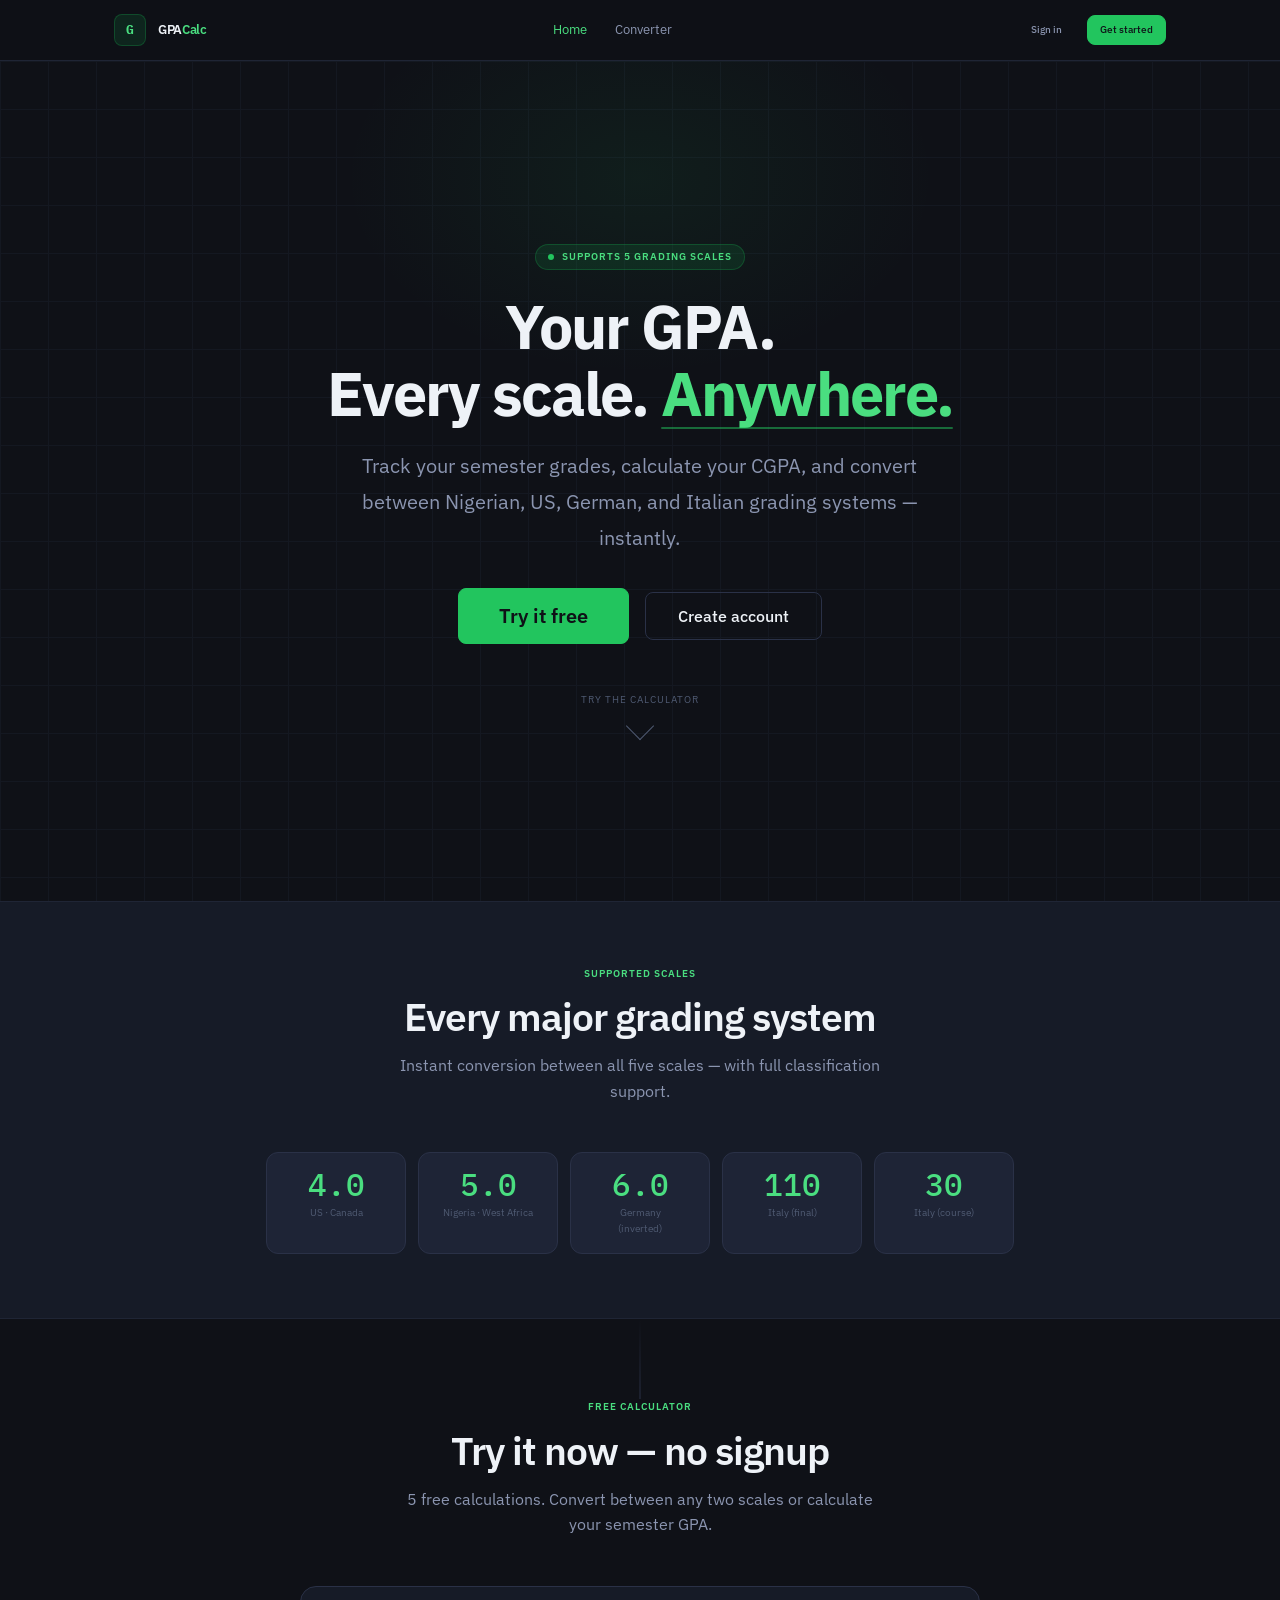
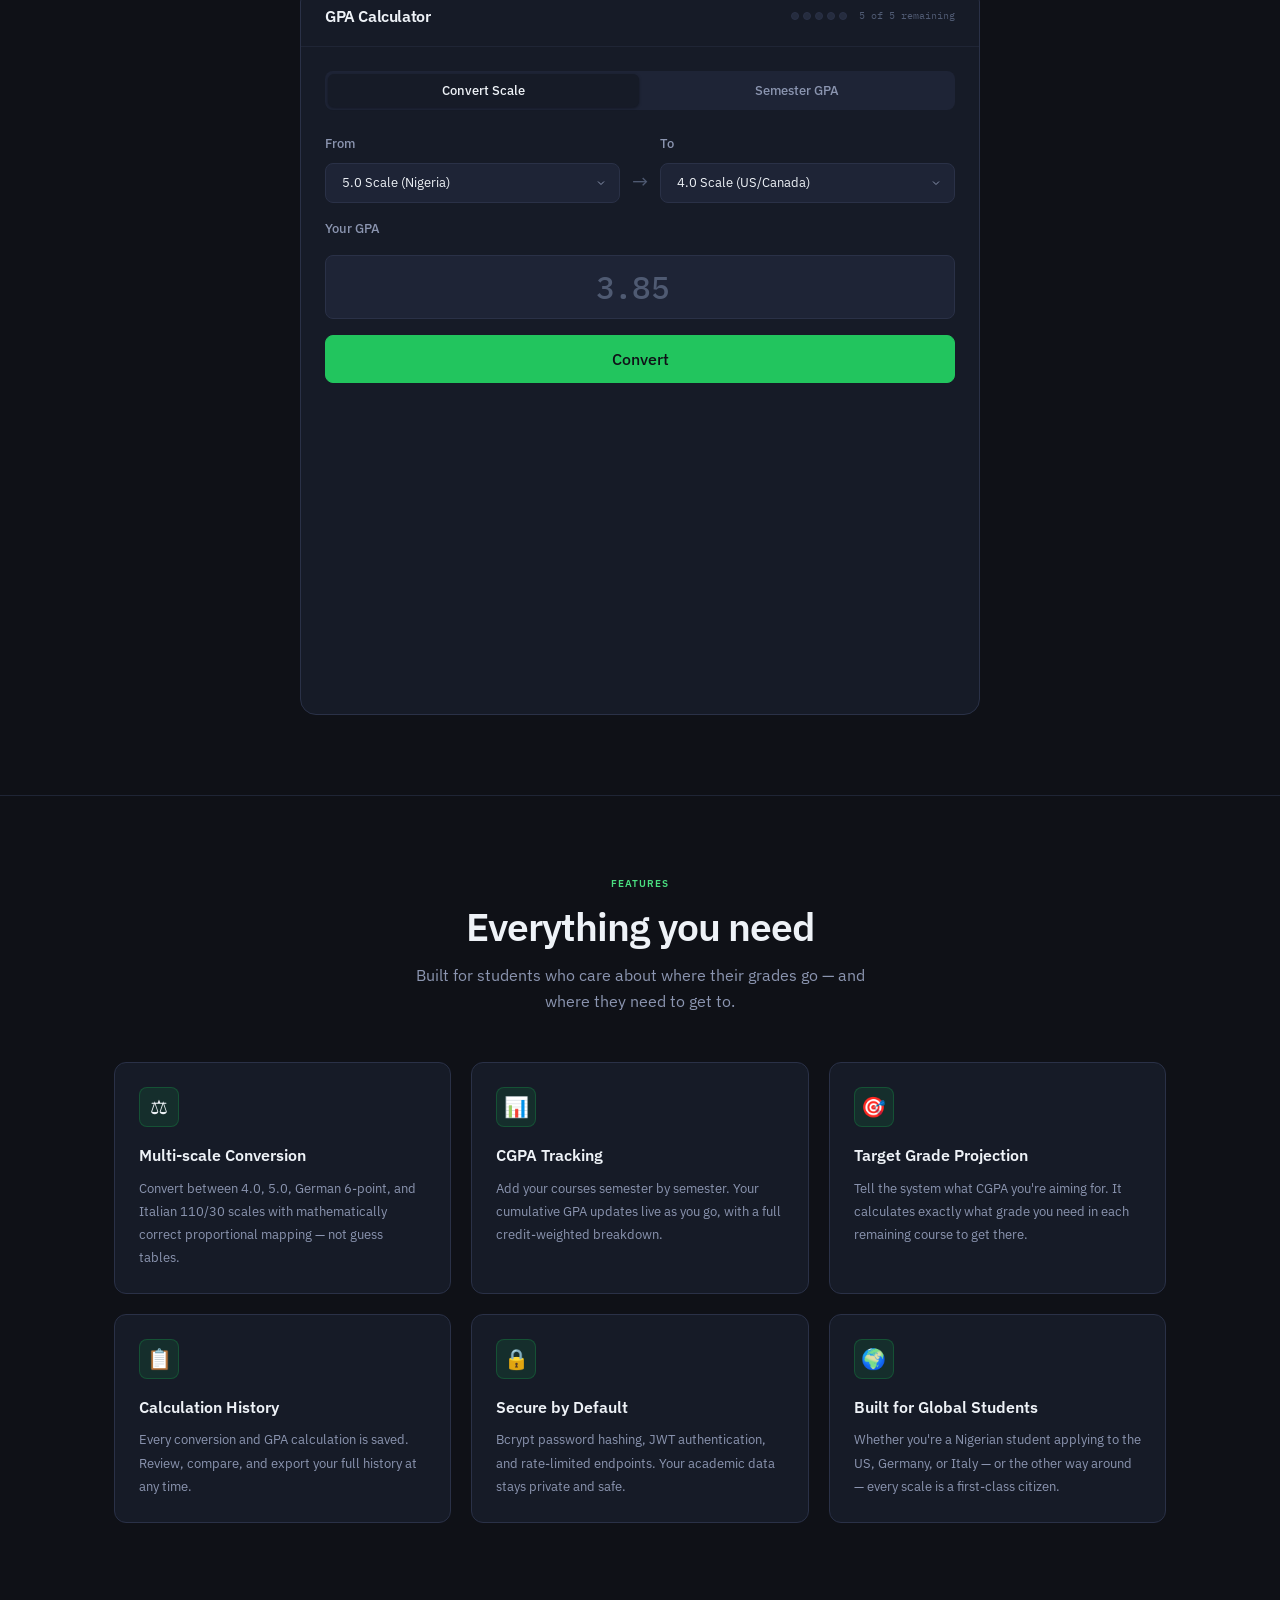
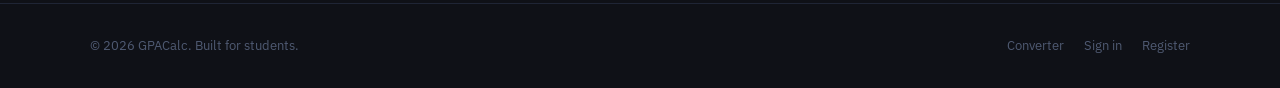
==== frontend/index.html @ 5748ae6d "finial commit" ====
<!DOCTYPE html>
<html lang="en">
<head>
  <meta charset="UTF-8" />
  <meta name="viewport" content="width=device-width, initial-scale=1.0" />
  <title>GPA Calc — Track, Convert & Project Your GPA</title>
  <meta name="description" content="Calculate your CGPA, convert between grading scales, and project future grades. Built for Nigerian and international students." />
  <link rel="stylesheet" href="css/main.css" />
  <style>
    /* ── Landing-specific styles ── */

    /* Hero */
    .hero {
      min-height: calc(100vh - 60px);
      display: flex;
      flex-direction: column;
      align-items: center;
      justify-content: center;
      padding: var(--space-20) var(--space-6) var(--space-16);
      position: relative;
      overflow: hidden;
    }

    /* Subtle grid background */
    .hero::before {
      content: '';
      position: absolute;
      inset: 0;
      background-image:
        linear-gradient(var(--border-subtle) 1px, transparent 1px),
        linear-gradient(90deg, var(--border-subtle) 1px, transparent 1px);
      background-size: 48px 48px;
      opacity: 0.35;
      pointer-events: none;
    }

    /* Green radial glow behind hero */
    .hero::after {
      content: '';
      position: absolute;
      top: -10%;
      left: 50%;
      transform: translateX(-50%);
      width: 600px;
      height: 400px;
      background: radial-gradient(ellipse, rgba(34,197,94,0.07) 0%, transparent 70%);
      pointer-events: none;
    }

    .hero-inner {
      position: relative;
      z-index: 1;
      text-align: center;
      max-width: 720px;
    }

    .hero-eyebrow {
      display: inline-flex;
      align-items: center;
      gap: var(--space-2);
      padding: var(--space-1) var(--space-3);
      background: var(--accent-dim);
      border: 1px solid var(--accent-border);
      border-radius: var(--radius-full);
      font-size: var(--text-xs);
      font-weight: 600;
      letter-spacing: var(--tracking-wider);
      text-transform: uppercase;
      color: var(--accent-text);
      margin-bottom: var(--space-6);
    }

    .hero-eyebrow .dot {
      width: 6px;
      height: 6px;
      background: var(--accent);
      border-radius: 50%;
      animation: pulse 2s infinite;
    }

    .hero-title {
      font-size: clamp(2.2rem, 6vw, 3.8rem);
      font-weight: 700;
      line-height: 1.1;
      letter-spacing: -0.03em;
      color: var(--text-primary);
      margin-bottom: var(--space-5);
    }

    .hero-title .accent-word {
      color: var(--accent-text);
      position: relative;
    }

    .hero-title .accent-word::after {
      content: '';
      position: absolute;
      bottom: 4px;
      left: 0;
      right: 0;
      height: 2px;
      background: var(--accent);
      opacity: 0.5;
      border-radius: 2px;
    }

    .hero-sub {
      font-size: var(--text-md);
      color: var(--text-secondary);
      line-height: var(--leading-loose);
      margin-bottom: var(--space-8);
      max-width: 560px;
      margin-left: auto;
      margin-right: auto;
    }

    .hero-actions {
      display: flex;
      align-items: center;
      justify-content: center;
      gap: var(--space-4);
      flex-wrap: wrap;
    }

    .hero-scroll-hint {
      margin-top: var(--space-12);
      display: flex;
      flex-direction: column;
      align-items: center;
      gap: var(--space-2);
      color: var(--text-muted);
      font-size: var(--text-xs);
      letter-spacing: var(--tracking-wider);
      text-transform: uppercase;
      cursor: pointer;
      transition: color var(--transition-fast);
      animation: fadeIn 1s ease 1s both;
    }

    .hero-scroll-hint:hover { color: var(--text-secondary); }

    .scroll-arrow {
      width: 20px;
      height: 20px;
      border-right: 1.5px solid currentColor;
      border-bottom: 1.5px solid currentColor;
      transform: rotate(45deg);
      animation: bounce 2s infinite;
    }

    @keyframes bounce {
      0%, 100% { transform: rotate(45deg) translateY(0); }
      50%       { transform: rotate(45deg) translateY(4px); }
    }

    /* ── Guest calculator section ── */
    .calculator-section {
      padding: var(--space-20) var(--space-6);
      background: var(--bg-base);
      position: relative;
    }

    .calculator-section::before {
      content: '';
      position: absolute;
      top: 0;
      left: 50%;
      transform: translateX(-50%);
      width: 1px;
      height: var(--space-20);
      background: linear-gradient(to bottom, transparent, var(--border-default));
    }

    .section-heading {
      text-align: center;
      margin-bottom: var(--space-12);
    }

    .section-heading .section-label {
      font-size: var(--text-xs);
      font-weight: 600;
      letter-spacing: var(--tracking-wider);
      text-transform: uppercase;
      color: var(--accent-text);
      margin-bottom: var(--space-3);
    }

    .section-heading h2 {
      font-size: var(--text-2xl);
      letter-spacing: -0.025em;
      margin-bottom: var(--space-3);
    }

    .section-heading p {
      font-size: var(--text-base);
      color: var(--text-secondary);
      max-width: 480px;
      margin: 0 auto;
    }

    /* Guest calc card */
    .guest-calc-card {
      background: var(--bg-surface);
      border: 1px solid var(--border-default);
      border-radius: var(--radius-xl);
      overflow: hidden;
      max-width: 680px;
      margin: 0 auto;
    }

    .guest-calc-header {
      padding: var(--space-5) var(--space-6);
      border-bottom: 1px solid var(--border-subtle);
      display: flex;
      align-items: center;
      justify-content: space-between;
    }

    .guest-calc-header h3 {
      font-size: var(--text-base);
      font-weight: 600;
    }

    .guest-calc-body {
      padding: var(--space-6);
    }

    /* Tab switcher — Convert / Calculate */
    .calc-tabs {
      display: flex;
      background: var(--bg-elevated);
      border-radius: var(--radius-md);
      padding: 3px;
      margin-bottom: var(--space-6);
      gap: 3px;
    }

    .calc-tab {
      flex: 1;
      padding: var(--space-2) var(--space-3);
      border: none;
      background: transparent;
      border-radius: calc(var(--radius-md) - 2px);
      font-size: var(--text-sm);
      font-weight: 500;
      color: var(--text-secondary);
      cursor: pointer;
      transition: all var(--transition-fast);
    }

    .calc-tab.active {
      background: var(--bg-surface);
      color: var(--text-primary);
      box-shadow: var(--shadow-sm);
    }

    /* Convert tab */
    .tab-panel { display: none; }
    .tab-panel.active { display: block; }

    .convert-grid {
      display: grid;
      grid-template-columns: 1fr auto 1fr;
      gap: var(--space-3);
      align-items: end;
      margin-bottom: var(--space-4);
    }

    .convert-arrow {
      display: flex;
      align-items: center;
      justify-content: center;
      height: 40px;
      color: var(--text-muted);
      font-size: var(--text-md);
      padding-bottom: 2px;
      user-select: none;
    }

    .gpa-input-row {
      margin-bottom: var(--space-4);
    }

    .gpa-input-row .form-label {
      margin-bottom: var(--space-2);
    }

    /* Result */
    .calc-result {
      margin-top: var(--space-5);
      opacity: 0;
      transform: translateY(8px);
      transition: all var(--transition-base);
      pointer-events: none;
    }

    .calc-result.visible {
      opacity: 1;
      transform: translateY(0);
      pointer-events: all;
    }

    /* Conversion result table */
    .conversion-table {
      border: 1px solid var(--border-subtle);
      border-radius: var(--radius-md);
      overflow: hidden;
    }

    .conversion-table-row {
      display: grid;
      grid-template-columns: 1fr 1fr 1fr;
      padding: var(--space-3) var(--space-4);
      border-bottom: 1px solid var(--border-subtle);
      align-items: center;
      transition: background var(--transition-fast);
    }

    .conversion-table-row:last-child { border-bottom: none; }
    .conversion-table-row:hover { background: var(--bg-elevated); }

    .conversion-table-row.highlighted {
      background: var(--accent-dim);
      border-color: var(--accent-border);
    }

    .conversion-table-row.header {
      background: var(--bg-overlay);
      font-size: var(--text-xs);
      font-weight: 600;
      letter-spacing: var(--tracking-wider);
      text-transform: uppercase;
      color: var(--text-muted);
    }

    .ct-scale { font-size: var(--text-sm); color: var(--text-secondary); }
    .ct-value {
      font-family: var(--font-mono);
      font-size: var(--text-base);
      font-weight: 500;
      color: var(--text-primary);
    }
    .ct-value.accent { color: var(--accent-text); font-size: var(--text-md); }
    .ct-region { font-size: var(--text-xs); color: var(--text-muted); text-align: right; }

    /* Signup nudge — shown when 5 calcs used */
    .signup-nudge {
      margin-top: var(--space-5);
      padding: var(--space-5);
      background: var(--accent-dim);
      border: 1px solid var(--accent-border);
      border-radius: var(--radius-lg);
      display: none;
      animation: fadeUp 0.4s ease forwards;
    }

    .signup-nudge.visible { display: block; }

    .signup-nudge h4 {
      font-size: var(--text-base);
      margin-bottom: var(--space-2);
    }

    .signup-nudge p {
      font-size: var(--text-sm);
      color: var(--text-secondary);
      margin-bottom: var(--space-4);
    }

    .signup-nudge-actions {
      display: flex;
      gap: var(--space-3);
      flex-wrap: wrap;
    }

    /* ── Features section ── */
    .features-section {
      padding: var(--space-20) var(--space-6);
      border-top: 1px solid var(--border-subtle);
    }

    .features-grid {
      display: grid;
      grid-template-columns: repeat(3, 1fr);
      gap: var(--space-5);
      margin-top: var(--space-12);
    }

    .feature-card {
      padding: var(--space-6);
      background: var(--bg-surface);
      border: 1px solid var(--border-default);
      border-radius: var(--radius-lg);
      transition: border-color var(--transition-base), transform var(--transition-base);
    }

    .feature-card:hover {
      border-color: var(--accent-border);
      transform: translateY(-2px);
    }

    .feature-icon {
      width: 40px;
      height: 40px;
      background: var(--accent-dim);
      border: 1px solid var(--accent-border);
      border-radius: var(--radius-md);
      display: flex;
      align-items: center;
      justify-content: center;
      font-size: var(--text-md);
      margin-bottom: var(--space-4);
    }

    .feature-title {
      font-size: var(--text-base);
      font-weight: 600;
      color: var(--text-primary);
      margin-bottom: var(--space-2);
    }

    .feature-desc {
      font-size: var(--text-sm);
      color: var(--text-secondary);
      line-height: var(--leading-loose);
    }

    /* ── Scales section ── */
    .scales-section {
      padding: var(--space-16) var(--space-6);
      background: var(--bg-surface);
      border-top: 1px solid var(--border-subtle);
      border-bottom: 1px solid var(--border-subtle);
    }

    .scales-row {
      display: flex;
      gap: var(--space-3);
      flex-wrap: wrap;
      justify-content: center;
      margin-top: var(--space-8);
    }

    .scale-pill {
      display: flex;
      flex-direction: column;
      align-items: center;
      gap: var(--space-1);
      padding: var(--space-4) var(--space-6);
      background: var(--bg-elevated);
      border: 1px solid var(--border-default);
      border-radius: var(--radius-lg);
      min-width: 140px;
      transition: all var(--transition-fast);
    }

    .scale-pill:hover {
      border-color: var(--accent-border);
      background: var(--accent-dim);
    }

    .scale-pill .scale-value {
      font-family: var(--font-mono);
      font-size: var(--text-xl);
      font-weight: 500;
      color: var(--accent-text);
      line-height: 1;
    }

    .scale-pill .scale-name {
      font-size: var(--text-xs);
      color: var(--text-muted);
      text-align: center;
    }

    /* ── Footer ── */
    .site-footer {
      padding: var(--space-8) var(--space-6);
      border-top: 1px solid var(--border-subtle);
    }

    .footer-inner {
      max-width: var(--content-max);
      margin: 0 auto;
      display: flex;
      align-items: center;
      justify-content: space-between;
      flex-wrap: wrap;
      gap: var(--space-4);
    }

    .footer-copy {
      font-size: var(--text-sm);
      color: var(--text-muted);
    }

    .footer-links {
      display: flex;
      gap: var(--space-5);
    }

    .footer-links a {
      font-size: var(--text-sm);
      color: var(--text-muted);
      transition: color var(--transition-fast);
    }

    .footer-links a:hover { color: var(--text-secondary); }

    /* Entry animations */
    .hero-eyebrow  { animation: fadeUp 0.5s ease 0.1s both; }
    .hero-title    { animation: fadeUp 0.5s ease 0.2s both; }
    .hero-sub      { animation: fadeUp 0.5s ease 0.3s both; }
    .hero-actions  { animation: fadeUp 0.5s ease 0.4s both; }

    @media (max-width: 760px) {
      .features-grid { grid-template-columns: 1fr; }
      .convert-grid  { grid-template-columns: 1fr; }
      .convert-arrow { display: none; }
      .hero-title { font-size: 2rem; }
    }
  </style>
</head>
<body class="page-full">

  <!-- ═══════════════════════════════════════════
       TOP NAVIGATION
  ════════════════════════════════════════════ -->
  <nav class="nav-public">
    <div class="nav-public-inner">

      <!-- Logo -->
      <a href="index.html" class="sidebar-logo" style="border:none; padding:0; text-decoration:none;">
        <div class="logo-mark">
          <div class="logo-icon">G</div>
          <span class="logo-text">GPA<span>Calc</span></span>
        </div>
      </a>

      <!-- Nav links -->
      <div class="nav-public-links">
        <a href="index.html"     class="nav-public-link active">Home</a>
        <a href="converter.html" class="nav-public-link">Converter</a>
      </div>

      <!-- Auth actions -->
      <div class="nav-public-actions">
        <a href="auth.html" class="btn btn-ghost btn-sm">Sign in</a>
        <a href="auth.html?mode=register" class="btn btn-primary btn-sm">Get started</a>
      </div>

    </div>
  </nav>


  <!-- ═══════════════════════════════════════════
       HERO SECTION
  ════════════════════════════════════════════ -->
  <section class="hero">
    <div class="hero-inner">

      <div class="hero-eyebrow">
        <span class="dot"></span>
        Supports 5 grading scales
      </div>

      <h1 class="hero-title">
        Your GPA.<br>
        Every scale. <span class="accent-word">Anywhere.</span>
      </h1>

      <p class="hero-sub">
        Track your semester grades, calculate your CGPA, and convert between Nigerian,
        US, German, and Italian grading systems — instantly.
      </p>

      <div class="hero-actions">
        <a href="#calculator" class="btn btn-primary btn-xl" id="try-free-btn">
          Try it free
        </a>
        <a href="auth.html?mode=register" class="btn btn-secondary btn-lg">
          Create account
        </a>
      </div>

    </div>

    <div class="hero-scroll-hint" onclick="document.getElementById('calculator').scrollIntoView({behavior:'smooth'})">
      <span>Try the calculator</span>
      <span class="scroll-arrow"></span>
    </div>
  </section>


  <!-- ═══════════════════════════════════════════
       SCALES STRIP
  ════════════════════════════════════════════ -->
  <section class="scales-section">
    <div class="container">
      <div class="section-heading">
        <div class="section-label">Supported Scales</div>
        <h2>Every major grading system</h2>
        <p>Instant conversion between all five scales — with full classification support.</p>
      </div>

      <div class="scales-row">
        <div class="scale-pill">
          <span class="scale-value">4.0</span>
          <span class="scale-name">US · Canada</span>
        </div>
        <div class="scale-pill">
          <span class="scale-value">5.0</span>
          <span class="scale-name">Nigeria · West Africa</span>
        </div>
        <div class="scale-pill">
          <span class="scale-value">6.0</span>
          <span class="scale-name">Germany<br>(inverted)</span>
        </div>
        <div class="scale-pill">
          <span class="scale-value">110</span>
          <span class="scale-name">Italy (final)</span>
        </div>
        <div class="scale-pill">
          <span class="scale-value">30</span>
          <span class="scale-name">Italy (course)</span>
        </div>
      </div>
    </div>
  </section>


  <!-- ═══════════════════════════════════════════
       GUEST CALCULATOR
  ════════════════════════════════════════════ -->
  <section class="calculator-section" id="calculator">
    <div class="container">

      <div class="section-heading">
        <div class="section-label">Free Calculator</div>
        <h2>Try it now — no signup</h2>
        <p>5 free calculations. Convert between any two scales or calculate your semester GPA.</p>
      </div>

      <div class="guest-calc-card">

        <!-- Card header with usage meter -->
        <div class="guest-calc-header">
          <h3>GPA Calculator</h3>
          <div id="calc-meter-container">
            <!-- populated by JS -->
          </div>
        </div>

        <div class="guest-calc-body">

          <!-- Tab switcher -->
          <div class="calc-tabs">
            <button class="calc-tab active" data-tab="convert">Convert Scale</button>
            <button class="calc-tab" data-tab="semester">Semester GPA</button>
          </div>

          <!-- ── CONVERT TAB ── -->
          <div class="tab-panel active" id="tab-convert">

            <div class="convert-grid">
              <div class="form-group">
                <label class="form-label" for="from-scale">From</label>
                <select class="select" id="from-scale">
                  <option value="5.0">5.0 Scale (Nigeria)</option>
                  <option value="4.0">4.0 Scale (US/Canada)</option>
                  <option value="6.0_DE">6-Point (Germany)</option>
                  <option value="110">110 Scale (Italy)</option>
                  <option value="30">30 Scale (Italy)</option>
                </select>
              </div>

              <div class="convert-arrow">→</div>

              <div class="form-group">
                <label class="form-label" for="to-scale">To</label>
                <select class="select" id="to-scale">
                  <option value="4.0">4.0 Scale (US/Canada)</option>
                  <option value="5.0">5.0 Scale (Nigeria)</option>
                  <option value="6.0_DE">6-Point (Germany)</option>
                  <option value="110">110 Scale (Italy)</option>
                  <option value="30">30 Scale (Italy)</option>
                </select>
              </div>
            </div>

            <div class="gpa-input-row form-group">
              <label class="form-label" for="gpa-input">Your GPA</label>
              <input
                type="number"
                id="gpa-input"
                class="input input-gpa"
                placeholder="3.85"
                min="0"
                max="200"
                step="0.01"
              />
              <div class="inline-error" id="gpa-input-error"></div>
            </div>

            <button class="btn btn-primary btn-full btn-lg" id="convert-btn">
              Convert
            </button>

            <!-- Convert result -->
            <div class="calc-result" id="convert-result">
              <div class="result-panel">
                <div class="result-label">Converted GPA</div>
                <div class="result-number" id="convert-result-number">—</div>
                <div class="result-scale" id="convert-result-scale"></div>
                <div class="result-classification" id="convert-result-class"></div>
              </div>

              <!-- All-scale breakdown -->
              <div style="margin-top: var(--space-4);">
                <div class="label" style="margin-bottom: var(--space-3); padding: 0 var(--space-1);">
                  Equivalent across all scales
                </div>
                <div class="conversion-table" id="all-scales-table">
                  <div class="conversion-table-row header">
                    <span>Scale</span>
                    <span>Value</span>
                    <span style="text-align:right">Region</span>
                  </div>
                  <!-- Rows injected by JS -->
                </div>
              </div>
            </div>

          </div><!-- /tab-convert -->

          <!-- ── SEMESTER GPA TAB ── -->
          <div class="tab-panel" id="tab-semester">

            <div class="form-group" style="margin-bottom: var(--space-4);">
              <label class="form-label" for="sem-scale">Grading Scale</label>
              <select class="select" id="sem-scale">
                <option value="5.0">5.0 Scale (Nigeria)</option>
                <option value="4.0">4.0 Scale (US/Canada)</option>
                <option value="6.0_DE">6-Point (Germany)</option>
                <option value="110">110 Scale (Italy)</option>
                <option value="30">30 Scale (Italy)</option>
              </select>
            </div>

            <!-- Course rows -->
            <div id="course-rows">
              <!-- injected by JS -->
            </div>

            <button class="btn btn-ghost btn-sm" id="add-course-btn" style="margin-top: var(--space-2);">
              + Add course
            </button>

            <button class="btn btn-primary btn-full btn-lg" id="calc-gpa-btn" style="margin-top: var(--space-4);">
              Calculate GPA
            </button>

            <!-- Semester result -->
            <div class="calc-result" id="semester-result">
              <div class="result-panel">
                <div class="result-label">Semester GPA</div>
                <div class="result-number" id="sem-result-number">—</div>
                <div class="result-scale" id="sem-result-scale"></div>
                <div class="result-classification" id="sem-result-class"></div>
              </div>
            </div>

          </div><!-- /tab-semester -->

          <!-- Signup nudge (shown when calcs exhausted) -->
          <div class="signup-nudge" id="signup-nudge">
            <h4>You've used your 5 free calculations</h4>
            <p>
              Create a free account to unlock unlimited calculations, semester tracking,
              full conversion history, and GPA projections.
            </p>
            <div class="signup-nudge-actions">
              <a href="auth.html?mode=register" class="btn btn-primary">Create free account</a>
              <a href="auth.html" class="btn btn-secondary">Sign in</a>
            </div>
          </div>

        </div><!-- /guest-calc-body -->
      </div><!-- /guest-calc-card -->

    </div>
  </section>


  <!-- ═══════════════════════════════════════════
       FEATURES
  ════════════════════════════════════════════ -->
  <section class="features-section">
    <div class="container">
      <div class="section-heading">
        <div class="section-label">Features</div>
        <h2>Everything you need</h2>
        <p>Built for students who care about where their grades go — and where they need to get to.</p>
      </div>

      <div class="features-grid stagger-children">
        <div class="feature-card">
          <div class="feature-icon">⚖</div>
          <div class="feature-title">Multi-scale Conversion</div>
          <p class="feature-desc">
            Convert between 4.0, 5.0, German 6-point, and Italian 110/30 scales with
            mathematically correct proportional mapping — not guess tables.
          </p>
        </div>

        <div class="feature-card">
          <div class="feature-icon">📊</div>
          <div class="feature-title">CGPA Tracking</div>
          <p class="feature-desc">
            Add your courses semester by semester. Your cumulative GPA updates live as
            you go, with a full credit-weighted breakdown.
          </p>
        </div>

        <div class="feature-card">
          <div class="feature-icon">🎯</div>
          <div class="feature-title">Target Grade Projection</div>
          <p class="feature-desc">
            Tell the system what CGPA you're aiming for. It calculates exactly what
            grade you need in each remaining course to get there.
          </p>
        </div>

        <div class="feature-card">
          <div class="feature-icon">📋</div>
          <div class="feature-title">Calculation History</div>
          <p class="feature-desc">
            Every conversion and GPA calculation is saved. Review, compare, and
            export your full history at any time.
          </p>
        </div>

        <div class="feature-card">
          <div class="feature-icon">🔒</div>
          <div class="feature-title">Secure by Default</div>
          <p class="feature-desc">
            Bcrypt password hashing, JWT authentication, and rate-limited endpoints.
            Your academic data stays private and safe.
          </p>
        </div>

        <div class="feature-card">
          <div class="feature-icon">🌍</div>
          <div class="feature-title">Built for Global Students</div>
          <p class="feature-desc">
            Whether you're a Nigerian student applying to the US, Germany, or Italy —
            or the other way around — every scale is a first-class citizen.
          </p>
        </div>
      </div>
    </div>
  </section>


  <!-- ═══════════════════════════════════════════
       FOOTER
  ════════════════════════════════════════════ -->
  <footer class="site-footer">
    <div class="footer-inner">
      <span class="footer-copy">© <span id="footer-year"></span> GPACalc. Built for students.</span>
      <div class="footer-links">
        <a href="converter.html">Converter</a>
        <a href="auth.html">Sign in</a>
        <a href="auth.html?mode=register">Register</a>
      </div>
    </div>
  </footer>


  <!-- ═══════════════════════════════════════════
       SCRIPTS
  ════════════════════════════════════════════ -->
  <script src="js/utils.js"></script>
  <script src="config.js"></script>
<script src="js/api.js"></script>
  <script src="js/auth.js"></script>
  <script>
  (() => {
    'use strict';

    // ── Scale metadata ──
    const SCALES = {
      '4.0':    { label: '4.0 Scale',     region: 'US · Canada',        max: 4.0  },
      '5.0':    { label: '5.0 Scale',     region: 'Nigeria · W. Africa', max: 5.0  },
      '6.0_DE': { label: '6.0 Scale (DE)',region: 'Germany',            max: 6.0  },
      '110':    { label: '110 Scale',      region: 'Italy (final)',       max: 110  },
      '30':     { label: '30 Scale',       region: 'Italy (course)',      max: 30   },
    };

    const GRADE_OPTIONS = {
      '4.0':    ['A (4.0)', 'A- (3.7)', 'B+ (3.3)', 'B (3.0)', 'B- (2.7)', 'C+ (2.3)', 'C (2.0)', 'C- (1.7)', 'D (1.0)', 'F (0.0)'],
      '5.0':    ['A (5.0)', 'B (4.0)', 'C (3.0)', 'D (2.0)', 'E (1.0)', 'F (0.0)'],
      '6.0_DE': ['1.0', '1.3', '1.7', '2.0', '2.3', '2.7', '3.0', '3.3', '3.7', '4.0', '5.0'],
      '110':    ['110', '105', '100', '95', '90', '85', '80', '75', '70', '66'],
      '30':     ['30', '28', '27', '25', '24', '22', '21', '19', '18'],
    };

    // ── State ──
    let courses = [
      { id: 1, name: '', credits: 3, grade: '' },
      { id: 2, name: '', credits: 3, grade: '' },
    ];
    let courseIdCounter = 3;
    let calcsUsed = Api.guest.getCalcCount();
    const MAX_CALCS = 5;

    // ── DOM refs ──
    const meterContainer  = document.getElementById('calc-meter-container');
    const signupNudge     = document.getElementById('signup-nudge');
    const convertBtn      = document.getElementById('convert-btn');
    const calcGpaBtn      = document.getElementById('calc-gpa-btn');
    const convertResult   = document.getElementById('convert-result');
    const semesterResult  = document.getElementById('semester-result');

    // ── Init ──
    function init() {
      renderMeter();
      renderCourseRows();
      attachTabHandlers();
      attachConvertHandler();
      attachSemesterHandler();
      handleHeroScroll();

      // If already logged in, redirect dashboard
      if (Auth.isLoggedIn()) {
        document.querySelector('.hero-actions').innerHTML = `
          <a href="dashboard.html" class="btn btn-primary btn-xl">Go to dashboard</a>
        `;
      }
    }

    // ── Calc meter ──
    function renderMeter() {
      meterContainer.innerHTML = Utils.calcMeterHTML(calcsUsed, MAX_CALCS);
      if (calcsUsed >= MAX_CALCS) {
        signupNudge.classList.add('visible');
        convertBtn.disabled = true;
        calcGpaBtn.disabled = true;
      }
    }

    function bumpCalc(newCount) {
      calcsUsed = newCount;
      renderMeter();
    }

    // ── Tab switching ──
    function attachTabHandlers() {
      document.querySelectorAll('.calc-tab').forEach(tab => {
        tab.addEventListener('click', () => {
          const target = tab.dataset.tab;
          document.querySelectorAll('.calc-tab').forEach(t => t.classList.remove('active'));
          document.querySelectorAll('.tab-panel').forEach(p => p.classList.remove('active'));
          tab.classList.add('active');
          document.getElementById(`tab-${target}`).classList.add('active');
        });
      });
    }

    // ── Hero scroll CTA ──
    function handleHeroScroll() {
      document.getElementById('try-free-btn').addEventListener('click', (e) => {
        e.preventDefault();
        document.getElementById('calculator').scrollIntoView({ behavior: 'smooth' });
        setTimeout(() => document.getElementById('gpa-input').focus(), 600);
      });
    }

    // ── Convert handler ──
    function attachConvertHandler() {
      convertBtn.addEventListener('click', handleConvert);
      document.getElementById('gpa-input').addEventListener('keydown', (e) => {
        if (e.key === 'Enter') handleConvert();
      });
    }

    async function handleConvert() {
      if (calcsUsed >= MAX_CALCS) return;

      const gpaInput  = document.getElementById('gpa-input');
      const fromScale = document.getElementById('from-scale').value;
      const toScale   = document.getElementById('to-scale').value;
      const gpaVal    = parseFloat(gpaInput.value);

      // Client-side validation
      Utils.clearError('gpa-input');
      if (isNaN(gpaVal) || gpaVal < 0) {
        Utils.showError('gpa-input', 'Please enter a valid GPA value.');
        return;
      }

      const scale = SCALES[fromScale];
      if (gpaVal > scale.max) {
        Utils.showError('gpa-input', `Maximum GPA on ${scale.label} is ${scale.max}.`);
        return;
      }

      // Ensure guest session (for the 5-calc limit)
      const { error: sessionError } = await Api.guest.ensureSession();
      if (sessionError) { Utils.toast('Could not start session. Try again.', 'error'); return; }

      // Check limit client-side before hitting API
      if (calcsUsed >= MAX_CALCS) return;

      Utils.setLoading(convertBtn, true);

      // Use the real convert endpoint — routes to /guest/convert automatically for guests
      const { data: convertData, error: convertError } = await Api.calculations.convert({
        gpa: gpaVal,
        from_scale: fromScale,
        to_scale: toScale,
      });

      if (convertError) {
        Utils.setLoading(convertBtn, false);
        Utils.toast(convertError, 'error');
        return;
      }

      Utils.setLoading(convertBtn, false);

      // calc_count is returned directly from /guest/convert
      const newCount = convertData?.calc_count ?? (calcsUsed + 1);
      bumpCalc(newCount);
      renderConvertResult(gpaVal, fromScale, toScale, convertData);
    }

    function renderConvertResult(inputGPA, fromScale, toScale, data) {
      const resultPanel  = document.getElementById('convert-result');
      const numberEl     = document.getElementById('convert-result-number');
      const scaleEl      = document.getElementById('convert-result-scale');
      const classEl      = document.getElementById('convert-result-class');
      const tableEl      = document.getElementById('all-scales-table');

      // Show the panel
      resultPanel.classList.add('visible');

      // Animate the primary result
      const converted = data.converted ?? data.result ?? 0;
      const panel = resultPanel.querySelector('.result-panel');
      panel.classList.remove('reveal');
      void panel.offsetWidth;
      panel.classList.add('reveal');

      Utils.countUp(numberEl, converted, { decimals: 2, duration: 850 });
      scaleEl.textContent = SCALES[toScale]?.label || toScale;

      if (data.classification) {
        classEl.innerHTML = Utils.classificationBadge(data.classification);
      } else {
        classEl.innerHTML = '';
      }

      // All-scales breakdown — build from the conversions array or compute client-side display
      const conversions = data.all_scales || [];
      let rowsHTML = `
        <div class="conversion-table-row header">
          <span>Scale</span><span>Value</span><span style="text-align:right">Region</span>
        </div>
      `;

      conversions.forEach(row => {
        const isTarget = row.scale === toScale;
        rowsHTML += `
          <div class="conversion-table-row ${isTarget ? 'highlighted' : ''}">
            <span class="ct-scale">${SCALES[row.scale]?.label || row.scale}</span>
            <span class="ct-value ${isTarget ? 'accent' : ''}">${Number(row.value).toFixed(2)}</span>
            <span class="ct-region">${SCALES[row.scale]?.region || ''}</span>
          </div>
        `;
      });

      // If API didn't return all_scales, show just the one conversion
      if (!conversions.length) {
        rowsHTML += `
          <div class="conversion-table-row highlighted">
            <span class="ct-scale">${SCALES[toScale]?.label || toScale}</span>
            <span class="ct-value accent">${converted.toFixed(2)}</span>
            <span class="ct-region">${SCALES[toScale]?.region || ''}</span>
          </div>
        `;
      }

      tableEl.innerHTML = rowsHTML;
      resultPanel.scrollIntoView({ behavior: 'smooth', block: 'nearest' });
    }

    // ── Semester GPA handler ──
    function attachSemesterHandler() {
      calcGpaBtn.addEventListener('click', handleCalcGPA);

      document.getElementById('add-course-btn').addEventListener('click', () => {
        courses.push({ id: courseIdCounter++, name: '', credits: 3, grade: '' });
        renderCourseRows();
      });

      document.getElementById('sem-scale').addEventListener('change', renderCourseRows);
    }

    function renderCourseRows() {
      const scale    = document.getElementById('sem-scale').value;
      const grades   = GRADE_OPTIONS[scale] || GRADE_OPTIONS['4.0'];
      const container = document.getElementById('course-rows');

      container.innerHTML = courses.map((course, idx) => `
        <div class="course-row" data-id="${course.id}" style="
          display: grid;
          grid-template-columns: 1fr 80px 120px 32px;
          gap: var(--space-2);
          margin-bottom: var(--space-2);
          align-items: center;
        ">
          <input
            class="input"
            placeholder="Course name (optional)"
            value="${course.name}"
            data-field="name"
            data-idx="${idx}"
          />
          <input
            class="input"
            type="number"
            placeholder="Credits"
            value="${course.credits}"
            min="1" max="12" step="1"
            data-field="credits"
            data-idx="${idx}"
            style="text-align:center"
          />
          <select class="select" data-field="grade" data-idx="${idx}">
            <option value="">Grade</option>
            ${grades.map(g => `<option value="${g}" ${course.grade === g ? 'selected' : ''}>${g}</option>`).join('')}
          </select>
          <button class="btn btn-ghost btn-sm remove-course" data-idx="${idx}" style="
            width:32px; height:32px; padding:0; color:var(--text-muted);
            font-size:var(--text-md); flex-shrink:0;
          " ${courses.length <= 1 ? 'disabled' : ''}>×</button>
        </div>
      `).join('');

      // Bind change handlers
      container.querySelectorAll('input, select').forEach(input => {
        input.addEventListener('change', (e) => {
          const idx   = parseInt(e.target.dataset.idx);
          const field = e.target.dataset.field;
          if (field === 'credits') courses[idx][field] = parseFloat(e.target.value) || 1;
          else courses[idx][field] = e.target.value;
        });
      });

      container.querySelectorAll('.remove-course').forEach(btn => {
        btn.addEventListener('click', (e) => {
          const idx = parseInt(e.currentTarget.dataset.idx);
          courses.splice(idx, 1);
          renderCourseRows();
        });
      });
    }

    async function handleCalcGPA() {
      if (calcsUsed >= MAX_CALCS) return;

      const scale = document.getElementById('sem-scale').value;

      // Validate: at least one course with grade + credits
      const valid = courses.filter(c => c.grade && c.credits > 0);
      if (!valid.length) {
        Utils.toast('Add at least one course with a grade and credits.', 'warning');
        return;
      }

      const { error: sessionError } = await Api.guest.ensureSession();
      if (sessionError) { Utils.toast('Could not start session. Try again.', 'error'); return; }

      Utils.setLoading(calcGpaBtn, true);

      // Compute semester GPA client-side — weighted average of grade points × credits
      // GRADE_OPTIONS entries are strings like 'A (4.0)' or '1.3' — extract numeric value
      const gradePoints = {};
      (GRADE_OPTIONS[scale] || GRADE_OPTIONS['4.0']).forEach(entry => {
        const match = String(entry).match(/\(([0-9.]+)\)/);
        const code  = String(entry).split(' ')[0].replace(/[()]/g, '');
        gradePoints[code] = match ? parseFloat(match[1]) : parseFloat(entry) || 0;
      });

      let totalPoints  = 0;
      let totalCredits = 0;

      valid.forEach(c => {
        const code = c.grade.split(' ')[0].replace(/[()]/g, '');
        totalPoints  += (gradePoints[code] ?? 0) * c.credits;
        totalCredits += c.credits;
      });

      const semGPA     = totalCredits > 0 ? totalPoints / totalCredits : 0;
      const scaleMax   = SCALES[scale]?.max ?? 4.0;
      const pct        = semGPA / scaleMax;
      const classification =
        pct >= 0.85 ? 'first' :
        pct >= 0.70 ? 'upper' :
        pct >= 0.55 ? 'lower' :
        pct >= 0.45 ? 'third' : 'fail';

      // Record via guest endpoint to increment the usage counter
      const { data: guestData, error: guestError } = await Api.guest.calculate(
        String(semGPA.toFixed(4)),
        scale
      );

      Utils.setLoading(calcGpaBtn, false);

      if (guestError && !guestError.toLowerCase().includes('limit')) {
        Utils.toast(guestError, 'error');
        return;
      }

      const newCount = guestData?.calc_count ?? (calcsUsed + 1);
      bumpCalc(newCount);

      const data = { result: semGPA, gpa: semGPA, classification };
      renderSemesterResult(data, scale);
    }

    function renderSemesterResult(data, scale) {
      const result = data.result ?? data.gpa ?? 0;
      semesterResult.classList.add('visible');

      const panel = semesterResult.querySelector('.result-panel');
      panel.classList.remove('reveal');
      void panel.offsetWidth;
      panel.classList.add('reveal');

      Utils.countUp(
        document.getElementById('sem-result-number'),
        result,
        { decimals: 2, duration: 850 }
      );

      document.getElementById('sem-result-scale').textContent = SCALES[scale]?.label || scale;

      const classEl = document.getElementById('sem-result-class');
      if (data.classification) {
        classEl.innerHTML = Utils.classificationBadge(data.classification);
      } else {
        classEl.innerHTML = '';
      }

      semesterResult.scrollIntoView({ behavior: 'smooth', block: 'nearest' });
    }

    // ── Boot ──
    init();

  })();
  </script>
  <script>document.getElementById('footer-year').textContent = new Date().getFullYear();</script>

</body>
</html>
---- frontend/css/main.css ----
/* ============================================================
   GPA CALCULATOR — DESIGN SYSTEM
   Dark mode · IBM Plex Sans · Forest Green accent
   ============================================================ */

@import url('https://fonts.googleapis.com/css2?family=IBM+Plex+Sans:ital,wght@0,300;0,400;0,500;0,600;0,700;1,400&family=IBM+Plex+Mono:wght@400;500&display=swap');


/* ============================================================
   1. CUSTOM PROPERTIES (Design Tokens)
   ============================================================ */

:root {
  /* --- Backgrounds --- */
  --bg-base:        #0f1117;   /* page background */
  --bg-surface:     #161b27;   /* cards, panels */
  --bg-elevated:    #1e2436;   /* dropdowns, modals, hover states */
  --bg-overlay:     #252c3e;   /* tooltips, badge backgrounds */
  --bg-sidebar:     #13181f;   /* left sidebar */

  /* --- Borders --- */
  --border-subtle:  #1f2535;   /* hairline dividers */
  --border-default: #2a3147;   /* card borders, inputs */
  --border-strong:  #374160;   /* focused inputs, active states */

  /* --- Text --- */
  --text-primary:   #eef2f7;   /* headings, important values */
  --text-secondary: #8b95b0;   /* labels, captions, secondary info */
  --text-muted:     #4f5a72;   /* placeholders, disabled */
  --text-inverse:   #0f1117;   /* text on accent backgrounds */

  /* --- Accent: Forest Green --- */
  --accent:         #22c55e;   /* primary accent */
  --accent-hover:   #16a34a;   /* hover / pressed */
  --accent-dim:     #16a34a26; /* 15% opacity — backgrounds */
  --accent-border:  #16a34a4d; /* 30% opacity — borders */
  --accent-text:    #4ade80;   /* green text on dark bg */

  /* --- Semantic colours --- */
  --success:        #22c55e;
  --success-dim:    #22c55e1a;
  --warning:        #f59e0b;
  --warning-dim:    #f59e0b1a;
  --error:          #ef4444;
  --error-dim:      #ef44441a;
  --error-border:   #ef44444d;
  --info:           #3b82f6;
  --info-dim:       #3b82f61a;

  /* --- GPA Classification colours --- */
  --class-first:    #22c55e;   /* First Class */
  --class-upper:    #84cc16;   /* 2:1 */
  --class-lower:    #eab308;   /* 2:2 */
  --class-third:    #f97316;   /* Third */
  --class-fail:     #ef4444;   /* Fail */

  /* --- Typography --- */
  --font-sans:      'IBM Plex Sans', system-ui, sans-serif;
  --font-mono:      'IBM Plex Mono', 'Courier New', monospace;

  /* Type scale (Major Third — 1.25x) */
  --text-xs:    0.64rem;   /*  ~10px */
  --text-sm:    0.8rem;    /*  ~13px */
  --text-base:  1rem;      /*  16px  */
  --text-md:    1.25rem;   /*  20px  */
  --text-lg:    1.563rem;  /*  25px  */
  --text-xl:    1.953rem;  /*  31px  */
  --text-2xl:   2.441rem;  /*  39px  */
  --text-3xl:   3.052rem;  /*  49px  */
  --text-hero:  4rem;      /*  64px  */

  --leading-tight:  1.2;
  --leading-snug:   1.35;
  --leading-normal: 1.6;
  --leading-loose:  1.8;

  --tracking-tight: -0.025em;
  --tracking-normal: 0;
  --tracking-wide:  0.05em;
  --tracking-wider: 0.1em;

  /* --- Spacing --- */
  --space-1:  0.25rem;   /*  4px */
  --space-2:  0.5rem;    /*  8px */
  --space-3:  0.75rem;   /* 12px */
  --space-4:  1rem;      /* 16px */
  --space-5:  1.25rem;   /* 20px */
  --space-6:  1.5rem;    /* 24px */
  --space-8:  2rem;      /* 32px */
  --space-10: 2.5rem;    /* 40px */
  --space-12: 3rem;      /* 48px */
  --space-16: 4rem;      /* 64px */
  --space-20: 5rem;      /* 80px */
  --space-24: 6rem;      /* 96px */

  /* --- Layout --- */
  --sidebar-width:    240px;
  --content-max:      1100px;
  --content-narrow:   680px;
  --header-height:    60px;

  /* --- Radius --- */
  --radius-sm:   4px;
  --radius-md:   8px;
  --radius-lg:   12px;
  --radius-xl:   16px;
  --radius-full: 9999px;

  /* --- Shadows --- */
  --shadow-sm:  0 1px 3px rgba(0,0,0,0.4);
  --shadow-md:  0 4px 12px rgba(0,0,0,0.4);
  --shadow-lg:  0 8px 24px rgba(0,0,0,0.5);
  --shadow-xl:  0 16px 48px rgba(0,0,0,0.6);
  --shadow-accent: 0 0 24px rgba(34, 197, 94, 0.15);

  /* --- Transitions --- */
  --transition-fast:   120ms ease;
  --transition-base:   200ms ease;
  --transition-slow:   350ms ease;
  --transition-spring: 400ms cubic-bezier(0.34, 1.56, 0.64, 1);

  /* --- Z-index scale --- */
  --z-below:   -1;
  --z-base:     0;
  --z-raised:   10;
  --z-dropdown: 100;
  --z-sticky:   200;
  --z-overlay:  300;
  --z-modal:    400;
  --z-toast:    500;
}


/* ============================================================
   2. RESET & BASE
   ============================================================ */

*, *::before, *::after {
  box-sizing: border-box;
  margin: 0;
  padding: 0;
}

html {
  font-size: 16px;
  -webkit-text-size-adjust: 100%;
  scroll-behavior: smooth;
}

body {
  font-family: var(--font-sans);
  font-size: var(--text-base);
  font-weight: 400;
  line-height: var(--leading-normal);
  color: var(--text-primary);
  background-color: var(--bg-base);
  -webkit-font-smoothing: antialiased;
  -moz-osx-font-smoothing: grayscale;
  min-height: 100vh;
}

/* Scrollbar */
::-webkit-scrollbar { width: 6px; height: 6px; }
::-webkit-scrollbar-track { background: var(--bg-base); }
::-webkit-scrollbar-thumb { background: var(--border-default); border-radius: var(--radius-full); }
::-webkit-scrollbar-thumb:hover { background: var(--border-strong); }

/* Selection */
::selection {
  background: var(--accent-dim);
  color: var(--accent-text);
}

img, svg { display: block; max-width: 100%; }
a { color: inherit; text-decoration: none; }
button { cursor: pointer; font-family: inherit; }
input, textarea, select { font-family: inherit; }
ul, ol { list-style: none; }
table { border-collapse: collapse; }

/* Focus visible — keyboard nav only */
:focus { outline: none; }
:focus-visible {
  outline: 2px solid var(--accent);
  outline-offset: 3px;
  border-radius: var(--radius-sm);
}


/* ============================================================
   3. TYPOGRAPHY
   ============================================================ */

h1, h2, h3, h4, h5, h6 {
  font-weight: 600;
  line-height: var(--leading-tight);
  letter-spacing: var(--tracking-tight);
  color: var(--text-primary);
}

h1 { font-size: var(--text-3xl); }
h2 { font-size: var(--text-2xl); }
h3 { font-size: var(--text-xl); }
h4 { font-size: var(--text-lg); }
h5 { font-size: var(--text-md); font-weight: 500; }
h6 { font-size: var(--text-base); font-weight: 500; }

p {
  line-height: var(--leading-normal);
  color: var(--text-secondary);
}

strong { font-weight: 600; color: var(--text-primary); }
em { font-style: italic; }

small, .text-sm { font-size: var(--text-sm); }
.text-xs { font-size: var(--text-xs); }

.text-mono {
  font-family: var(--font-mono);
  font-size: 0.9em;
}

.text-primary   { color: var(--text-primary); }
.text-secondary { color: var(--text-secondary); }
.text-muted     { color: var(--text-muted); }
.text-accent    { color: var(--accent-text); }
.text-error     { color: var(--error); }
.text-warning   { color: var(--warning); }
.text-success   { color: var(--success); }

.text-center { text-align: center; }
.text-right  { text-align: right; }

/* Label style — all caps, tracked, small */
.label {
  font-size: var(--text-xs);
  font-weight: 600;
  letter-spacing: var(--tracking-wider);
  text-transform: uppercase;
  color: var(--text-secondary);
}

/* Display number — the GPA hero number */
.display-number {
  font-family: var(--font-mono);
  font-size: var(--text-hero);
  font-weight: 500;
  letter-spacing: var(--tracking-tight);
  color: var(--accent-text);
  line-height: 1;
  tabular-nums: digits;
  font-variant-numeric: tabular-nums;
}

.display-number.large {
  font-size: clamp(3rem, 10vw, 6rem);
}


/* ============================================================
   4. LAYOUT — APP SHELL WITH SIDEBAR
   ============================================================ */

.app-shell {
  display: flex;
  min-height: 100vh;
}

/* Sidebar */
.sidebar {
  width: var(--sidebar-width);
  min-height: 100vh;
  background: var(--bg-sidebar);
  border-right: 1px solid var(--border-subtle);
  display: flex;
  flex-direction: column;
  position: fixed;
  top: 0;
  left: 0;
  z-index: var(--z-sticky);
  transition: transform var(--transition-base);
}

.sidebar-logo {
  padding: var(--space-6) var(--space-6) var(--space-4);
  border-bottom: 1px solid var(--border-subtle);
}

.sidebar-logo .logo-mark {
  display: flex;
  align-items: center;
  gap: var(--space-3);
}

.sidebar-logo .logo-icon {
  width: 32px;
  height: 32px;
  background: var(--accent-dim);
  border: 1px solid var(--accent-border);
  border-radius: var(--radius-md);
  display: flex;
  align-items: center;
  justify-content: center;
  color: var(--accent-text);
  font-size: var(--text-sm);
  font-weight: 700;
  font-family: var(--font-mono);
  flex-shrink: 0;
}

.sidebar-logo .logo-text {
  font-size: var(--text-sm);
  font-weight: 600;
  color: var(--text-primary);
  letter-spacing: var(--tracking-tight);
}

.sidebar-logo .logo-text span {
  color: var(--accent-text);
}

.sidebar-nav {
  flex: 1;
  padding: var(--space-4) var(--space-3);
  display: flex;
  flex-direction: column;
  gap: var(--space-1);
}

.nav-section-label {
  font-size: var(--text-xs);
  font-weight: 600;
  letter-spacing: var(--tracking-wider);
  text-transform: uppercase;
  color: var(--text-muted);
  padding: var(--space-3) var(--space-3) var(--space-2);
  margin-top: var(--space-2);
}

.nav-link {
  display: flex;
  align-items: center;
  gap: var(--space-3);
  padding: var(--space-2) var(--space-3);
  border-radius: var(--radius-md);
  color: var(--text-secondary);
  font-size: var(--text-sm);
  font-weight: 400;
  transition: all var(--transition-fast);
  position: relative;
}

.nav-link:hover {
  background: var(--bg-elevated);
  color: var(--text-primary);
}

.nav-link.active {
  background: var(--accent-dim);
  color: var(--accent-text);
  font-weight: 500;
}

.nav-link.active::before {
  content: '';
  position: absolute;
  left: 0;
  top: 20%;
  height: 60%;
  width: 3px;
  background: var(--accent);
  border-radius: 0 var(--radius-full) var(--radius-full) 0;
}

.nav-link .nav-icon {
  width: 16px;
  height: 16px;
  opacity: 0.7;
  flex-shrink: 0;
}

.nav-link.active .nav-icon { opacity: 1; }

.sidebar-footer {
  padding: var(--space-4) var(--space-3);
  border-top: 1px solid var(--border-subtle);
  display: flex;
  flex-direction: column;
  gap: var(--space-2);
}

.user-pill {
  display: flex;
  align-items: center;
  gap: var(--space-3);
  padding: var(--space-2) var(--space-3);
  border-radius: var(--radius-md);
  cursor: pointer;
  transition: background var(--transition-fast);
}

.user-pill:hover { background: var(--bg-elevated); }

.user-avatar {
  width: 28px;
  height: 28px;
  border-radius: var(--radius-full);
  background: var(--accent-dim);
  border: 1px solid var(--accent-border);
  display: flex;
  align-items: center;
  justify-content: center;
  font-size: var(--text-xs);
  font-weight: 700;
  color: var(--accent-text);
  flex-shrink: 0;
}

.user-info { flex: 1; min-width: 0; }
.user-info .user-name {
  font-size: var(--text-sm);
  font-weight: 500;
  color: var(--text-primary);
  white-space: nowrap;
  overflow: hidden;
  text-overflow: ellipsis;
}
.user-info .user-scale {
  font-size: var(--text-xs);
  color: var(--text-muted);
  font-family: var(--font-mono);
}

/* Main content area */
.main-content {
  margin-left: var(--sidebar-width);
  flex: 1;
  min-height: 100vh;
  display: flex;
  flex-direction: column;
}

.page-header {
  padding: var(--space-8) var(--space-8) var(--space-6);
  border-bottom: 1px solid var(--border-subtle);
}

.page-header .page-title {
  font-size: var(--text-xl);
  font-weight: 600;
  letter-spacing: var(--tracking-tight);
}

.page-header .page-subtitle {
  font-size: var(--text-sm);
  color: var(--text-secondary);
  margin-top: var(--space-1);
}

.page-body {
  padding: var(--space-8);
  flex: 1;
}

/* Full-page layout (landing, auth) — no sidebar */
.page-full {
  min-height: 100vh;
  display: flex;
  flex-direction: column;
}

.container {
  width: 100%;
  max-width: var(--content-max);
  margin: 0 auto;
  padding: 0 var(--space-6);
}

.container-narrow {
  width: 100%;
  max-width: var(--content-narrow);
  margin: 0 auto;
  padding: 0 var(--space-6);
}


/* ============================================================
   5. CARDS
   ============================================================ */

.card {
  background: var(--bg-surface);
  border: 1px solid var(--border-default);
  border-radius: var(--radius-lg);
  padding: var(--space-6);
}

.card-sm { padding: var(--space-4); }
.card-lg { padding: var(--space-8); }

.card-header {
  display: flex;
  align-items: center;
  justify-content: space-between;
  margin-bottom: var(--space-5);
  padding-bottom: var(--space-4);
  border-bottom: 1px solid var(--border-subtle);
}

.card-title {
  font-size: var(--text-base);
  font-weight: 600;
  color: var(--text-primary);
}

.card-subtitle {
  font-size: var(--text-sm);
  color: var(--text-secondary);
  margin-top: var(--space-1);
}

/* Accent card — green left border */
.card-accent {
  border-left: 3px solid var(--accent);
}

/* Stat card */
.stat-card {
  background: var(--bg-surface);
  border: 1px solid var(--border-default);
  border-radius: var(--radius-lg);
  padding: var(--space-5) var(--space-6);
}

.stat-card .stat-label {
  font-size: var(--text-xs);
  font-weight: 600;
  letter-spacing: var(--tracking-wider);
  text-transform: uppercase;
  color: var(--text-muted);
  margin-bottom: var(--space-2);
}

.stat-card .stat-value {
  font-family: var(--font-mono);
  font-size: var(--text-2xl);
  font-weight: 500;
  color: var(--text-primary);
  line-height: 1;
  letter-spacing: var(--tracking-tight);
}

.stat-card .stat-value.accent { color: var(--accent-text); }

.stat-card .stat-sub {
  font-size: var(--text-sm);
  color: var(--text-secondary);
  margin-top: var(--space-2);
}


/* ============================================================
   6. BUTTONS
   ============================================================ */

.btn {
  display: inline-flex;
  align-items: center;
  justify-content: center;
  gap: var(--space-2);
  padding: var(--space-2) var(--space-5);
  border-radius: var(--radius-md);
  font-family: var(--font-sans);
  font-size: var(--text-sm);
  font-weight: 500;
  line-height: 1;
  height: 38px;
  border: 1px solid transparent;
  transition: all var(--transition-fast);
  white-space: nowrap;
  user-select: none;
  cursor: pointer;
}

.btn:disabled {
  opacity: 0.4;
  cursor: not-allowed;
}

/* Primary — filled green */
.btn-primary {
  background: var(--accent);
  color: var(--text-inverse);
  border-color: var(--accent);
}
.btn-primary:hover:not(:disabled) {
  background: var(--accent-hover);
  border-color: var(--accent-hover);
  box-shadow: 0 0 16px rgba(34, 197, 94, 0.25);
}

/* Secondary — outlined */
.btn-secondary {
  background: transparent;
  color: var(--text-primary);
  border-color: var(--border-default);
}
.btn-secondary:hover:not(:disabled) {
  background: var(--bg-elevated);
  border-color: var(--border-strong);
}

/* Ghost — no border */
.btn-ghost {
  background: transparent;
  color: var(--text-secondary);
  border-color: transparent;
}
.btn-ghost:hover:not(:disabled) {
  background: var(--bg-elevated);
  color: var(--text-primary);
}

/* Danger */
.btn-danger {
  background: transparent;
  color: var(--error);
  border-color: var(--error-border);
}
.btn-danger:hover:not(:disabled) {
  background: var(--error-dim);
}

/* Sizes */
.btn-sm {
  height: 30px;
  padding: var(--space-1) var(--space-3);
  font-size: var(--text-xs);
}

.btn-lg {
  height: 48px;
  padding: var(--space-3) var(--space-8);
  font-size: var(--text-base);
}

.btn-xl {
  height: 56px;
  padding: var(--space-4) var(--space-10);
  font-size: var(--text-md);
  font-weight: 600;
}

/* Full width */
.btn-full { width: 100%; }

/* Loading state */
.btn.loading {
  pointer-events: none;
  position: relative;
  color: transparent;
}

.btn.loading::after {
  content: '';
  position: absolute;
  width: 14px;
  height: 14px;
  border: 2px solid currentColor;
  border-top-color: transparent;
  border-radius: var(--radius-full);
  animation: spin 0.6s linear infinite;
  color: var(--text-inverse);
}


/* ============================================================
   7. FORMS
   ============================================================ */

.form-group {
  display: flex;
  flex-direction: column;
  gap: var(--space-2);
}

.form-label {
  font-size: var(--text-sm);
  font-weight: 500;
  color: var(--text-secondary);
}

.form-label .required {
  color: var(--error);
  margin-left: var(--space-1);
}

.form-hint {
  font-size: var(--text-xs);
  color: var(--text-muted);
  margin-top: var(--space-1);
}

/* Input base */
.input {
  width: 100%;
  height: 40px;
  padding: 0 var(--space-4);
  background: var(--bg-elevated);
  border: 1px solid var(--border-default);
  border-radius: var(--radius-md);
  color: var(--text-primary);
  font-size: var(--text-sm);
  font-family: var(--font-sans);
  transition: border-color var(--transition-fast), box-shadow var(--transition-fast);
  appearance: none;
  -webkit-appearance: none;
}

.input::placeholder { color: var(--text-muted); }

.input:hover:not(:disabled) { border-color: var(--border-strong); }

.input:focus {
  border-color: var(--accent);
  box-shadow: 0 0 0 3px var(--accent-dim);
  outline: none;
}

.input:disabled {
  opacity: 0.5;
  cursor: not-allowed;
}

.input.error {
  border-color: var(--error);
  box-shadow: 0 0 0 3px var(--error-dim);
}

.input-lg {
  height: 48px;
  font-size: var(--text-base);
  padding: 0 var(--space-5);
}

/* GPA input — monospace, large */
.input-gpa {
  font-family: var(--font-mono);
  font-size: var(--text-xl);
  font-weight: 500;
  height: 64px;
  text-align: center;
  letter-spacing: var(--tracking-tight);
  color: var(--accent-text);
}

/* Select */
.select {
  width: 100%;
  height: 40px;
  padding: 0 var(--space-8) 0 var(--space-4);
  background: var(--bg-elevated);
  background-image: url("data:image/svg+xml,%3Csvg xmlns='http://www.w3.org/2000/svg' width='12' height='12' viewBox='0 0 24 24' fill='none' stroke='%238b95b0' stroke-width='2'%3E%3Cpath d='M6 9l6 6 6-6'/%3E%3C/svg%3E");
  background-repeat: no-repeat;
  background-position: right var(--space-3) center;
  border: 1px solid var(--border-default);
  border-radius: var(--radius-md);
  color: var(--text-primary);
  font-size: var(--text-sm);
  font-family: var(--font-sans);
  cursor: pointer;
  transition: border-color var(--transition-fast);
  appearance: none;
  -webkit-appearance: none;
}

.select:hover { border-color: var(--border-strong); }
.select:focus {
  border-color: var(--accent);
  box-shadow: 0 0 0 3px var(--accent-dim);
  outline: none;
}

/* Field error message */
.field-error {
  font-size: var(--text-xs);
  color: var(--error);
  display: flex;
  align-items: center;
  gap: var(--space-1);
  margin-top: var(--space-1);
}

.field-error::before {
  content: '⚠';
  font-size: 10px;
}

/* Input with prefix/suffix */
.input-group {
  display: flex;
  align-items: stretch;
}

.input-group .input {
  border-radius: 0;
  flex: 1;
}

.input-group .input:first-child { border-radius: var(--radius-md) 0 0 var(--radius-md); }
.input-group .input:last-child  { border-radius: 0 var(--radius-md) var(--radius-md) 0; }

.input-addon {
  display: flex;
  align-items: center;
  padding: 0 var(--space-3);
  background: var(--bg-overlay);
  border: 1px solid var(--border-default);
  font-size: var(--text-sm);
  color: var(--text-muted);
  font-family: var(--font-mono);
  white-space: nowrap;
}

.input-addon:first-child {
  border-right: none;
  border-radius: var(--radius-md) 0 0 var(--radius-md);
}

.input-addon:last-child {
  border-left: none;
  border-radius: 0 var(--radius-md) var(--radius-md) 0;
}


/* ============================================================
   8. TABLES
   ============================================================ */

.table-wrapper {
  overflow-x: auto;
  border: 1px solid var(--border-default);
  border-radius: var(--radius-lg);
}

.table {
  width: 100%;
  font-size: var(--text-sm);
}

.table th {
  padding: var(--space-3) var(--space-4);
  text-align: left;
  font-size: var(--text-xs);
  font-weight: 600;
  letter-spacing: var(--tracking-wider);
  text-transform: uppercase;
  color: var(--text-muted);
  background: var(--bg-overlay);
  border-bottom: 1px solid var(--border-default);
  white-space: nowrap;
}

.table td {
  padding: var(--space-3) var(--space-4);
  color: var(--text-secondary);
  border-bottom: 1px solid var(--border-subtle);
  vertical-align: middle;
}

.table tr:last-child td { border-bottom: none; }

.table tbody tr {
  transition: background var(--transition-fast);
}

.table tbody tr:hover td {
  background: var(--bg-elevated);
  color: var(--text-primary);
}

.table .td-mono {
  font-family: var(--font-mono);
  font-size: var(--text-xs);
  color: var(--text-secondary);
}

.table .td-grade {
  font-family: var(--font-mono);
  font-weight: 500;
  color: var(--text-primary);
}


/* ============================================================
   9. BADGES & TAGS
   ============================================================ */

.badge {
  display: inline-flex;
  align-items: center;
  gap: var(--space-1);
  padding: var(--space-1) var(--space-2);
  border-radius: var(--radius-sm);
  font-size: var(--text-xs);
  font-weight: 600;
  letter-spacing: var(--tracking-wide);
  text-transform: uppercase;
  white-space: nowrap;
}

.badge-green  { background: var(--success-dim);  color: var(--success); }
.badge-yellow { background: var(--warning-dim);  color: var(--warning); }
.badge-red    { background: var(--error-dim);    color: var(--error); }
.badge-blue   { background: var(--info-dim);     color: var(--info); }
.badge-muted  { background: var(--bg-overlay);   color: var(--text-muted); }

/* Scale badge */
.scale-tag {
  display: inline-flex;
  align-items: center;
  padding: 2px var(--space-2);
  background: var(--bg-overlay);
  border: 1px solid var(--border-default);
  border-radius: var(--radius-sm);
  font-family: var(--font-mono);
  font-size: var(--text-xs);
  font-weight: 500;
  color: var(--text-secondary);
}

/* Classification badge */
.classification-badge {
  padding: var(--space-1) var(--space-3);
  border-radius: var(--radius-full);
  font-size: var(--text-xs);
  font-weight: 600;
  letter-spacing: var(--tracking-wide);
}

.classification-badge.first  { background: rgba(34,197,94,0.1);  color: var(--class-first); }
.classification-badge.upper  { background: rgba(132,204,22,0.1); color: var(--class-upper); }
.classification-badge.lower  { background: rgba(234,179,8,0.1);  color: var(--class-lower); }
.classification-badge.third  { background: rgba(249,115,22,0.1); color: var(--class-third); }
.classification-badge.fail   { background: rgba(239,68,68,0.1);  color: var(--class-fail); }


/* ============================================================
   10. PROGRESS & METERS
   ============================================================ */

.progress-bar {
  width: 100%;
  height: 6px;
  background: var(--bg-overlay);
  border-radius: var(--radius-full);
  overflow: hidden;
}

.progress-bar-fill {
  height: 100%;
  background: var(--accent);
  border-radius: var(--radius-full);
  transition: width 800ms cubic-bezier(0.4, 0, 0.2, 1);
}

/* Calc usage meter (guest) */
.calc-meter {
  display: flex;
  align-items: center;
  gap: var(--space-3);
}

.calc-meter-dots {
  display: flex;
  gap: var(--space-1);
}

.calc-dot {
  width: 8px;
  height: 8px;
  border-radius: var(--radius-full);
  background: var(--bg-overlay);
  border: 1px solid var(--border-default);
  transition: all var(--transition-base);
}

.calc-dot.used {
  background: var(--accent);
  border-color: var(--accent);
}

.calc-dot.last-used {
  box-shadow: 0 0 6px var(--accent);
}

.calc-meter-text {
  font-size: var(--text-xs);
  color: var(--text-muted);
  font-family: var(--font-mono);
}


/* ============================================================
   11. ALERTS & NOTIFICATIONS
   ============================================================ */

.alert {
  display: flex;
  gap: var(--space-3);
  padding: var(--space-4);
  border-radius: var(--radius-md);
  border: 1px solid;
  font-size: var(--text-sm);
}

.alert-icon { flex-shrink: 0; font-size: var(--text-base); margin-top: 1px; }
.alert-body {}
.alert-title { font-weight: 600; margin-bottom: var(--space-1); }
.alert-message { color: var(--text-secondary); line-height: var(--leading-snug); }

.alert-success { background: var(--success-dim); border-color: rgba(34,197,94,0.3);  color: var(--success); }
.alert-warning { background: var(--warning-dim); border-color: rgba(245,158,11,0.3); color: var(--warning); }
.alert-error   { background: var(--error-dim);   border-color: rgba(239,68,68,0.3);  color: var(--error); }
.alert-info    { background: var(--info-dim);    border-color: rgba(59,130,246,0.3); color: var(--info); }

.alert-success .alert-message,
.alert-warning .alert-message,
.alert-error .alert-message,
.alert-info .alert-message {
  color: inherit;
  opacity: 0.85;
}

/* Inline field error (not an alert — just a small message) */
.inline-error {
  font-size: var(--text-xs);
  color: var(--error);
  padding: var(--space-2) var(--space-3);
  background: var(--error-dim);
  border: 1px solid var(--error-border);
  border-radius: var(--radius-md);
  display: none;
}

.inline-error.visible { display: block; }


/* ============================================================
   12. MODALS & OVERLAYS
   ============================================================ */

.overlay {
  position: fixed;
  inset: 0;
  background: rgba(0, 0, 0, 0.7);
  backdrop-filter: blur(4px);
  z-index: var(--z-overlay);
  display: flex;
  align-items: center;
  justify-content: center;
  padding: var(--space-4);
  opacity: 0;
  pointer-events: none;
  transition: opacity var(--transition-base);
}

.overlay.open {
  opacity: 1;
  pointer-events: all;
}

.modal {
  background: var(--bg-surface);
  border: 1px solid var(--border-default);
  border-radius: var(--radius-xl);
  padding: var(--space-8);
  width: 100%;
  max-width: 480px;
  max-height: 90vh;
  overflow-y: auto;
  transform: translateY(16px) scale(0.98);
  transition: transform var(--transition-spring);
  box-shadow: var(--shadow-xl);
}

.overlay.open .modal {
  transform: translateY(0) scale(1);
}

.modal-header {
  display: flex;
  align-items: flex-start;
  justify-content: space-between;
  margin-bottom: var(--space-6);
}

.modal-title {
  font-size: var(--text-lg);
  font-weight: 600;
}

.modal-close {
  width: 28px;
  height: 28px;
  border: none;
  background: var(--bg-elevated);
  border-radius: var(--radius-md);
  color: var(--text-muted);
  display: flex;
  align-items: center;
  justify-content: center;
  font-size: var(--text-base);
  transition: all var(--transition-fast);
  flex-shrink: 0;
}

.modal-close:hover { background: var(--bg-overlay); color: var(--text-primary); }

.modal-footer {
  display: flex;
  justify-content: flex-end;
  gap: var(--space-3);
  margin-top: var(--space-6);
  padding-top: var(--space-5);
  border-top: 1px solid var(--border-subtle);
}


/* ============================================================
   13. TOASTS
   ============================================================ */

.toast-container {
  position: fixed;
  bottom: var(--space-6);
  right: var(--space-6);
  z-index: var(--z-toast);
  display: flex;
  flex-direction: column;
  gap: var(--space-2);
  pointer-events: none;
}

.toast {
  display: flex;
  align-items: center;
  gap: var(--space-3);
  padding: var(--space-3) var(--space-4);
  background: var(--bg-elevated);
  border: 1px solid var(--border-default);
  border-radius: var(--radius-md);
  font-size: var(--text-sm);
  box-shadow: var(--shadow-lg);
  pointer-events: all;
  min-width: 260px;
  max-width: 380px;
  transform: translateX(100%);
  opacity: 0;
  transition: all var(--transition-spring);
}

.toast.show {
  transform: translateX(0);
  opacity: 1;
}

.toast.hide {
  transform: translateX(110%);
  opacity: 0;
}

.toast-icon { font-size: var(--text-base); flex-shrink: 0; }
.toast-message { flex: 1; color: var(--text-primary); }

.toast.success { border-color: rgba(34,197,94,0.4); }
.toast.error   { border-color: rgba(239,68,68,0.4); }
.toast.warning { border-color: rgba(245,158,11,0.4); }


/* ============================================================
   14. EMPTY STATES
   ============================================================ */

.empty-state {
  display: flex;
  flex-direction: column;
  align-items: center;
  justify-content: center;
  text-align: center;
  padding: var(--space-16) var(--space-8);
  gap: var(--space-4);
}

.empty-state .empty-icon {
  font-size: 2.5rem;
  opacity: 0.3;
}

.empty-state .empty-title {
  font-size: var(--text-md);
  font-weight: 600;
  color: var(--text-secondary);
}

.empty-state .empty-message {
  font-size: var(--text-sm);
  color: var(--text-muted);
  max-width: 320px;
  line-height: var(--leading-loose);
}


/* ============================================================
   15. LOADING STATES
   ============================================================ */

@keyframes spin {
  to { transform: rotate(360deg); }
}

@keyframes pulse {
  0%, 100% { opacity: 1; }
  50% { opacity: 0.4; }
}

@keyframes shimmer {
  0%   { background-position: -200% 0; }
  100% { background-position: 200% 0; }
}

.skeleton {
  background: linear-gradient(
    90deg,
    var(--bg-elevated) 25%,
    var(--bg-overlay) 50%,
    var(--bg-elevated) 75%
  );
  background-size: 200% 100%;
  animation: shimmer 1.5s infinite;
  border-radius: var(--radius-md);
}

.spinner {
  width: 20px;
  height: 20px;
  border: 2px solid var(--border-default);
  border-top-color: var(--accent);
  border-radius: var(--radius-full);
  animation: spin 0.6s linear infinite;
  display: inline-block;
}

.spinner-sm { width: 14px; height: 14px; border-width: 1.5px; }
.spinner-lg { width: 32px; height: 32px; border-width: 3px; }


/* ============================================================
   16. RESULT DISPLAY — The GPA reveal
   ============================================================ */

.result-panel {
  background: var(--bg-surface);
  border: 1px solid var(--border-default);
  border-radius: var(--radius-xl);
  padding: var(--space-8);
  text-align: center;
  position: relative;
  overflow: hidden;
}

.result-panel::before {
  content: '';
  position: absolute;
  top: 0;
  left: 0;
  right: 0;
  height: 2px;
  background: linear-gradient(90deg, transparent, var(--accent), transparent);
}

.result-panel .result-label {
  font-size: var(--text-xs);
  font-weight: 600;
  letter-spacing: var(--tracking-wider);
  text-transform: uppercase;
  color: var(--text-muted);
  margin-bottom: var(--space-3);
}

.result-panel .result-number {
  font-family: var(--font-mono);
  font-size: clamp(2.5rem, 8vw, 4.5rem);
  font-weight: 500;
  color: var(--accent-text);
  line-height: 1;
  letter-spacing: -0.02em;
  font-variant-numeric: tabular-nums;
}

.result-panel .result-scale {
  font-size: var(--text-sm);
  color: var(--text-muted);
  font-family: var(--font-mono);
  margin-top: var(--space-2);
}

.result-panel .result-classification {
  margin-top: var(--space-4);
  display: inline-block;
}

.result-panel.reveal .result-number {
  animation: countup-glow 0.8s ease-out forwards;
}

@keyframes countup-glow {
  0%   { text-shadow: none; }
  50%  { text-shadow: 0 0 30px rgba(34, 197, 94, 0.5); }
  100% { text-shadow: 0 0 12px rgba(34, 197, 94, 0.2); }
}

/* Conversion result row */
.conversion-row {
  display: flex;
  align-items: center;
  gap: var(--space-4);
  padding: var(--space-4) 0;
  border-bottom: 1px solid var(--border-subtle);
}

.conversion-row:last-child { border-bottom: none; }

.conversion-scale {
  flex: 0 0 140px;
  font-size: var(--text-xs);
  font-weight: 600;
  color: var(--text-secondary);
  letter-spacing: var(--tracking-wide);
}

.conversion-value {
  font-family: var(--font-mono);
  font-size: var(--text-lg);
  font-weight: 500;
  color: var(--text-primary);
  font-variant-numeric: tabular-nums;
  min-width: 80px;
}

.conversion-value.highlighted {
  color: var(--accent-text);
}

.conversion-bar {
  flex: 1;
}

.conversion-region {
  font-size: var(--text-xs);
  color: var(--text-muted);
  margin-left: auto;
  flex-shrink: 0;
}


/* ============================================================
   17. ACCORDION (Semester list)
   ============================================================ */

.accordion-item {
  background: var(--bg-surface);
  border: 1px solid var(--border-default);
  border-radius: var(--radius-lg);
  overflow: hidden;
  margin-bottom: var(--space-3);
}

.accordion-trigger {
  width: 100%;
  display: flex;
  align-items: center;
  justify-content: space-between;
  padding: var(--space-4) var(--space-5);
  background: none;
  border: none;
  color: var(--text-primary);
  text-align: left;
  cursor: pointer;
  transition: background var(--transition-fast);
}

.accordion-trigger:hover { background: var(--bg-elevated); }

.accordion-trigger-left {
  display: flex;
  align-items: center;
  gap: var(--space-4);
  min-width: 0;
}

.accordion-chevron {
  width: 16px;
  height: 16px;
  color: var(--text-muted);
  transition: transform var(--transition-base);
  flex-shrink: 0;
}

.accordion-item.open .accordion-chevron {
  transform: rotate(180deg);
}

.accordion-title {
  font-size: var(--text-base);
  font-weight: 500;
}

.accordion-meta {
  font-size: var(--text-sm);
  color: var(--text-muted);
  font-family: var(--font-mono);
}

.accordion-trigger-right {
  display: flex;
  align-items: center;
  gap: var(--space-3);
  flex-shrink: 0;
}

.accordion-body {
  display: none;
  border-top: 1px solid var(--border-subtle);
}

.accordion-item.open .accordion-body {
  display: block;
}


/* ============================================================
   18. NAVIGATION (Public / Landing)
   ============================================================ */

.nav-public {
  position: sticky;
  top: 0;
  z-index: var(--z-sticky);
  background: rgba(15, 17, 23, 0.85);
  backdrop-filter: blur(12px);
  -webkit-backdrop-filter: blur(12px);
  border-bottom: 1px solid var(--border-subtle);
}

.nav-public-inner {
  display: flex;
  align-items: center;
  justify-content: space-between;
  height: var(--header-height);
  padding: 0 var(--space-6);
  max-width: var(--content-max);
  margin: 0 auto;
}

.nav-public-links {
  display: flex;
  align-items: center;
  gap: var(--space-1);
}

.nav-public-link {
  padding: var(--space-2) var(--space-3);
  border-radius: var(--radius-md);
  font-size: var(--text-sm);
  color: var(--text-secondary);
  transition: all var(--transition-fast);
}

.nav-public-link:hover { color: var(--text-primary); background: var(--bg-elevated); }
.nav-public-link.active { color: var(--accent-text); }

.nav-public-actions {
  display: flex;
  align-items: center;
  gap: var(--space-3);
}


/* ============================================================
   19. DIVIDERS & SPACERS
   ============================================================ */

.divider {
  height: 1px;
  background: var(--border-subtle);
  border: none;
  margin: var(--space-6) 0;
}

.divider-text {
  display: flex;
  align-items: center;
  gap: var(--space-4);
  margin: var(--space-6) 0;
}

.divider-text::before,
.divider-text::after {
  content: '';
  flex: 1;
  height: 1px;
  background: var(--border-subtle);
}

.divider-text span {
  font-size: var(--text-xs);
  color: var(--text-muted);
  white-space: nowrap;
  text-transform: uppercase;
  letter-spacing: var(--tracking-wider);
}


/* ============================================================
   20. UTILITY CLASSES
   ============================================================ */

/* Flex */
.flex          { display: flex; }
.flex-col      { display: flex; flex-direction: column; }
.flex-center   { display: flex; align-items: center; justify-content: center; }
.items-center  { align-items: center; }
.items-start   { align-items: flex-start; }
.justify-between { justify-content: space-between; }
.justify-end   { justify-content: flex-end; }
.gap-1  { gap: var(--space-1); }
.gap-2  { gap: var(--space-2); }
.gap-3  { gap: var(--space-3); }
.gap-4  { gap: var(--space-4); }
.gap-6  { gap: var(--space-6); }
.gap-8  { gap: var(--space-8); }
.flex-1 { flex: 1; }
.flex-wrap { flex-wrap: wrap; }

/* Grid */
.grid-2 { display: grid; grid-template-columns: repeat(2, 1fr); gap: var(--space-4); }
.grid-3 { display: grid; grid-template-columns: repeat(3, 1fr); gap: var(--space-4); }
.grid-4 { display: grid; grid-template-columns: repeat(4, 1fr); gap: var(--space-4); }

/* Spacing */
.mt-2  { margin-top: var(--space-2); }
.mt-4  { margin-top: var(--space-4); }
.mt-6  { margin-top: var(--space-6); }
.mt-8  { margin-top: var(--space-8); }
.mb-4  { margin-bottom: var(--space-4); }
.mb-6  { margin-bottom: var(--space-6); }
.mb-8  { margin-bottom: var(--space-8); }

/* Display */
.hidden   { display: none !important; }
.sr-only  {
  position: absolute; width: 1px; height: 1px;
  padding: 0; margin: -1px; overflow: hidden;
  clip: rect(0,0,0,0); white-space: nowrap; border-width: 0;
}

/* Width */
.w-full { width: 100%; }


/* ============================================================
   21. RESPONSIVE — Sidebar collapses on mobile
   ============================================================ */

.sidebar-toggle {
  display: none;
  position: fixed;
  bottom: var(--space-6);
  left: var(--space-4);
  z-index: calc(var(--z-sticky) + 1);
  width: 44px;
  height: 44px;
  border-radius: var(--radius-full);
  background: var(--accent);
  border: none;
  color: var(--text-inverse);
  font-size: var(--text-md);
  box-shadow: var(--shadow-lg);
  align-items: center;
  justify-content: center;
}

@media (max-width: 900px) {
  .sidebar {
    transform: translateX(-100%);
  }

  .sidebar.open {
    transform: translateX(0);
    box-shadow: var(--shadow-xl);
  }

  .main-content {
    margin-left: 0;
  }

  .sidebar-toggle {
    display: flex;
  }

  .page-body {
    padding: var(--space-4);
  }

  .page-header {
    padding: var(--space-5) var(--space-4);
  }

  .grid-3, .grid-4 {
    grid-template-columns: repeat(2, 1fr);
  }

  .grid-2 {
    grid-template-columns: 1fr;
  }
}

@media (max-width: 600px) {
  .grid-2,
  .grid-3,
  .grid-4 {
    grid-template-columns: 1fr;
  }

  .display-number { font-size: 3rem; }
  .result-panel .result-number { font-size: 2.5rem; }

  .modal { padding: var(--space-5); }

  .btn-xl {
    height: 48px;
    padding: var(--space-3) var(--space-6);
    font-size: var(--text-base);
  }

  .conversion-scale { flex: 0 0 100px; }
}


/* ============================================================
   22. PAGE ENTRY ANIMATIONS
   ============================================================ */

@keyframes fadeUp {
  from { opacity: 0; transform: translateY(12px); }
  to   { opacity: 1; transform: translateY(0); }
}

@keyframes fadeIn {
  from { opacity: 0; }
  to   { opacity: 1; }
}

@keyframes slideInLeft {
  from { opacity: 0; transform: translateX(-16px); }
  to   { opacity: 1; transform: translateX(0); }
}

.animate-fade-up    { animation: fadeUp 0.4s ease forwards; }
.animate-fade-in    { animation: fadeIn 0.3s ease forwards; }
.animate-slide-left { animation: slideInLeft 0.35s ease forwards; }

/* Staggered children */
.stagger-children > * { opacity: 0; animation: fadeUp 0.4s ease forwards; }
.stagger-children > *:nth-child(1) { animation-delay: 0ms; }
.stagger-children > *:nth-child(2) { animation-delay: 60ms; }
.stagger-children > *:nth-child(3) { animation-delay: 120ms; }
.stagger-children > *:nth-child(4) { animation-delay: 180ms; }
.stagger-children > *:nth-child(5) { animation-delay: 240ms; }
.stagger-children > *:nth-child(6) { animation-delay: 300ms; }
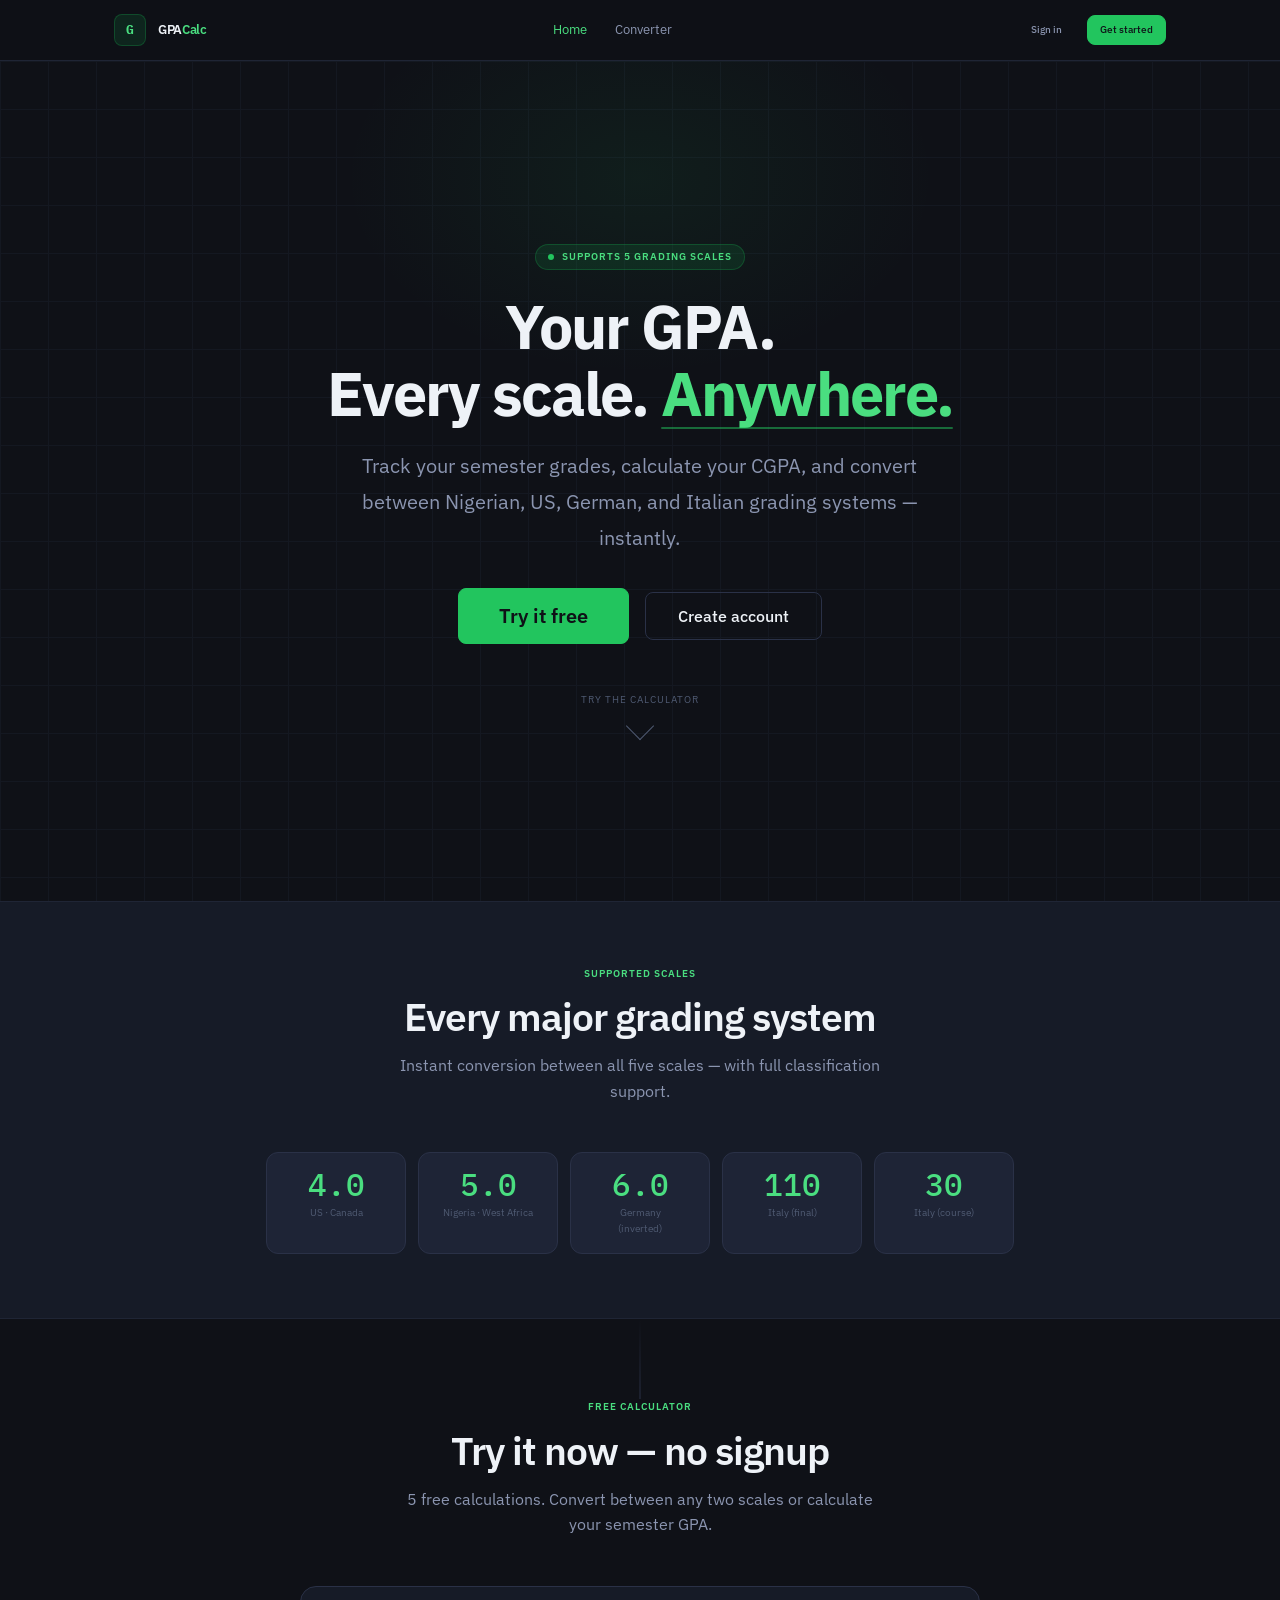
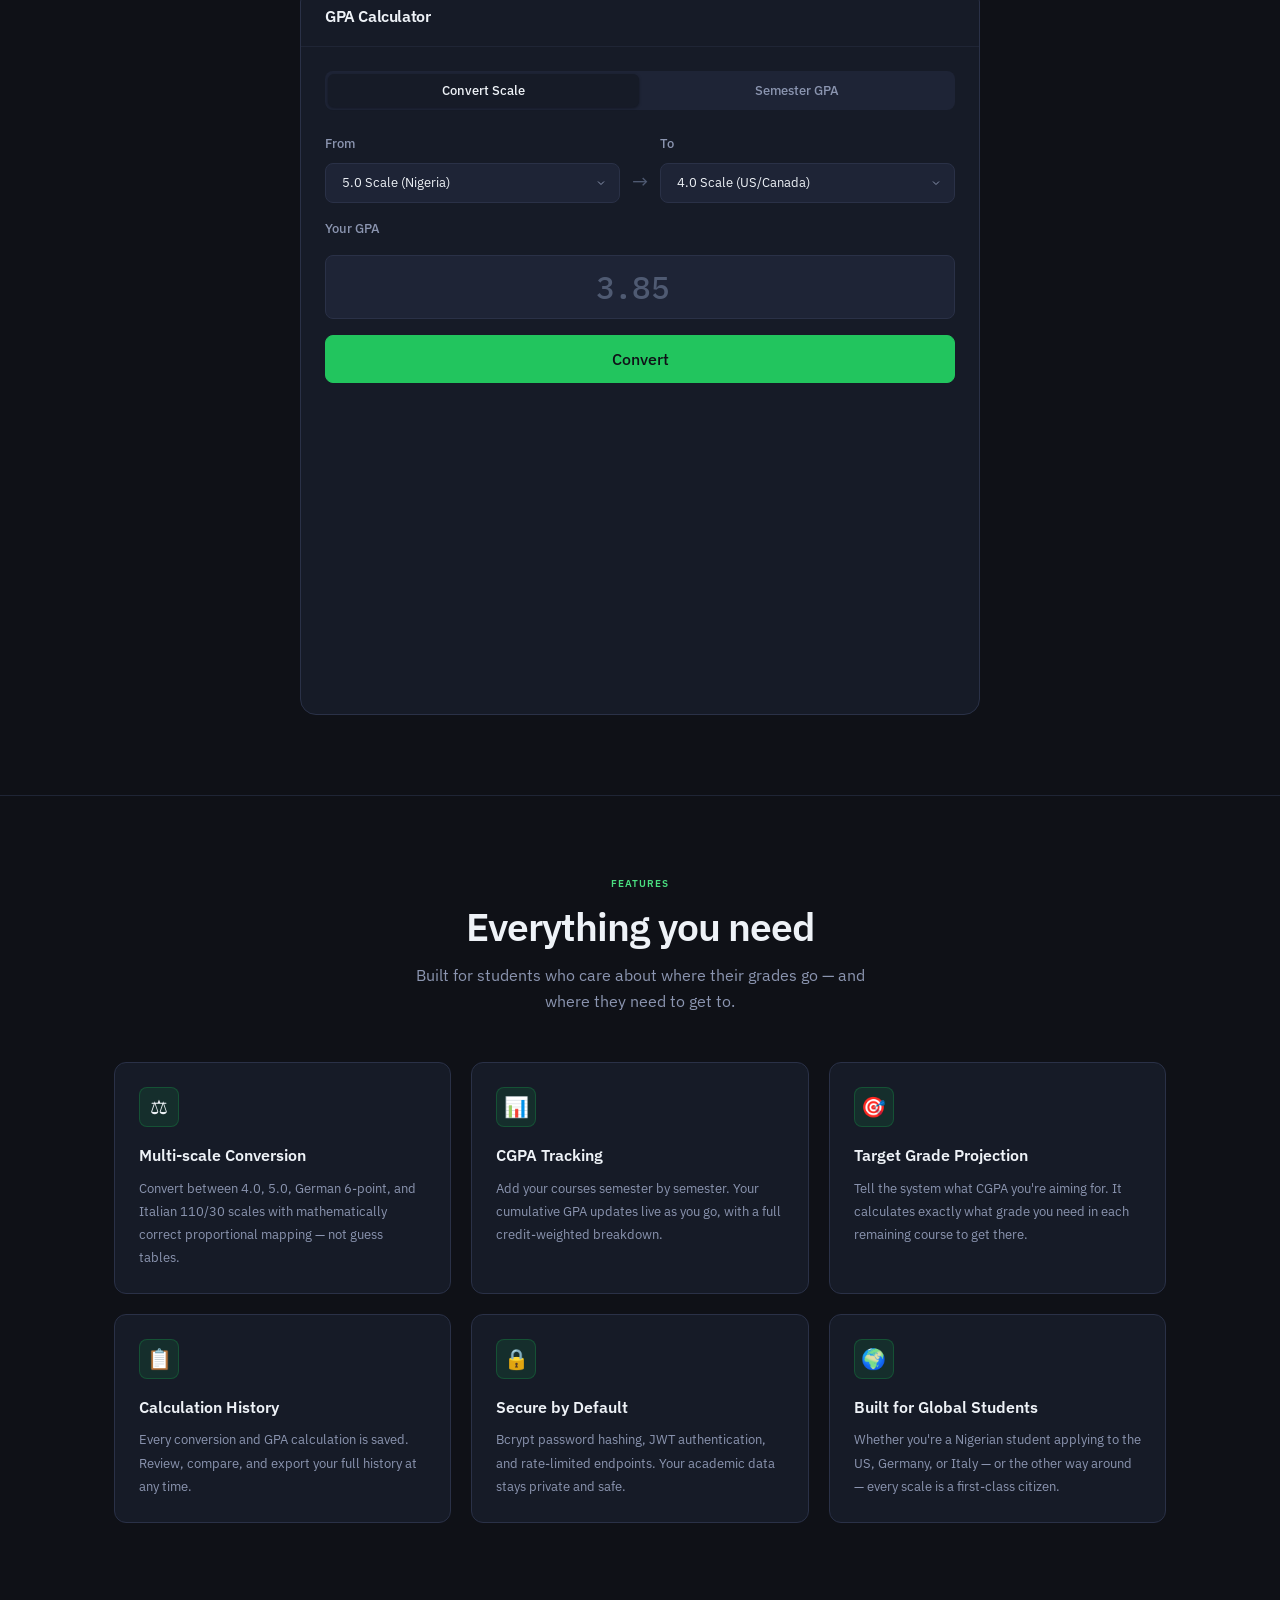
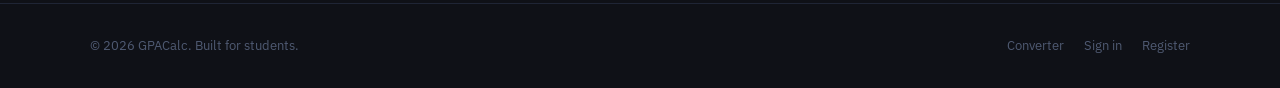
==== commit 55f4f304: "fix: production API URLs" ====
--- a/frontend/index.html
+++ b/frontend/index.html
@@ -530,7 +530,7 @@
     <div class="nav-public-inner">
 
       <!-- Logo -->
-      <a href="index.html" class="sidebar-logo" style="border:none; padding:0; text-decoration:none;">
+      <a href="index" class="sidebar-logo" style="border:none; padding:0; text-decoration:none;">
         <div class="logo-mark">
           <div class="logo-icon">G</div>
           <span class="logo-text">GPA<span>Calc</span></span>
@@ -539,14 +539,14 @@
 
       <!-- Nav links -->
       <div class="nav-public-links">
-        <a href="index.html"     class="nav-public-link active">Home</a>
-        <a href="converter.html" class="nav-public-link">Converter</a>
+        <a href="index"     class="nav-public-link active">Home</a>
+        <a href="converter" class="nav-public-link">Converter</a>
       </div>
 
       <!-- Auth actions -->
       <div class="nav-public-actions">
-        <a href="auth.html" class="btn btn-ghost btn-sm">Sign in</a>
-        <a href="auth.html?mode=register" class="btn btn-primary btn-sm">Get started</a>
+        <a href="auth" class="btn btn-ghost btn-sm">Sign in</a>
+        <a href="auth?mode=register" class="btn btn-primary btn-sm">Get started</a>
       </div>
 
     </div>
@@ -578,7 +578,7 @@
         <a href="#calculator" class="btn btn-primary btn-xl" id="try-free-btn">
           Try it free
         </a>
-        <a href="auth.html?mode=register" class="btn btn-secondary btn-lg">
+        <a href="auth?mode=register" class="btn btn-secondary btn-lg">
           Create account
         </a>
       </div>
@@ -780,8 +780,8 @@
               full conversion history, and GPA projections.
             </p>
             <div class="signup-nudge-actions">
-              <a href="auth.html?mode=register" class="btn btn-primary">Create free account</a>
-              <a href="auth.html" class="btn btn-secondary">Sign in</a>
+              <a href="auth?mode=register" class="btn btn-primary">Create free account</a>
+              <a href="auth" class="btn btn-secondary">Sign in</a>
             </div>
           </div>
 
@@ -869,9 +869,9 @@
     <div class="footer-inner">
       <span class="footer-copy">© <span id="footer-year"></span> GPACalc. Built for students.</span>
       <div class="footer-links">
-        <a href="converter.html">Converter</a>
-        <a href="auth.html">Sign in</a>
-        <a href="auth.html?mode=register">Register</a>
+        <a href="converter">Converter</a>
+        <a href="auth">Sign in</a>
+        <a href="auth?mode=register">Register</a>
       </div>
     </div>
   </footer>
@@ -934,7 +934,7 @@
       // If already logged in, redirect dashboard
       if (Auth.isLoggedIn()) {
         document.querySelector('.hero-actions').innerHTML = `
-          <a href="dashboard.html" class="btn btn-primary btn-xl">Go to dashboard</a>
+          <a href="dashboard" class="btn btn-primary btn-xl">Go to dashboard</a>
         `;
       }
     }
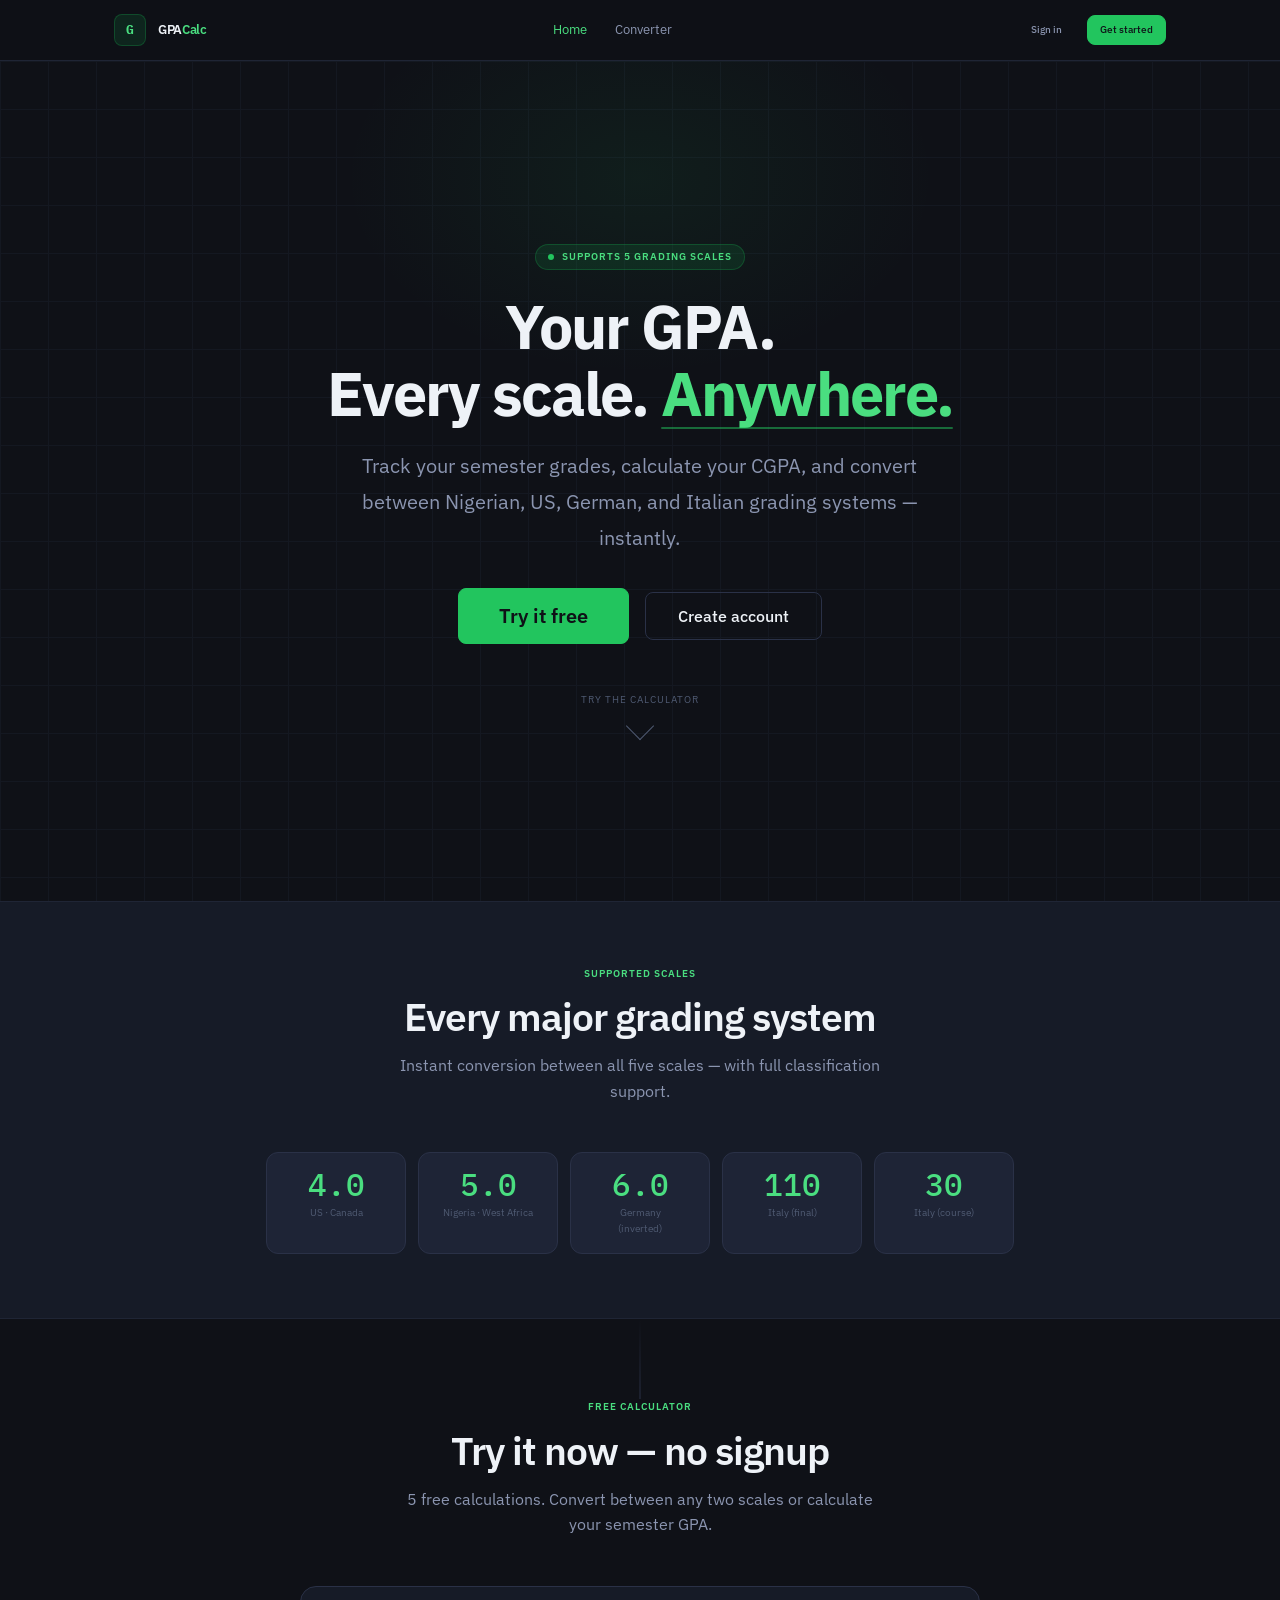
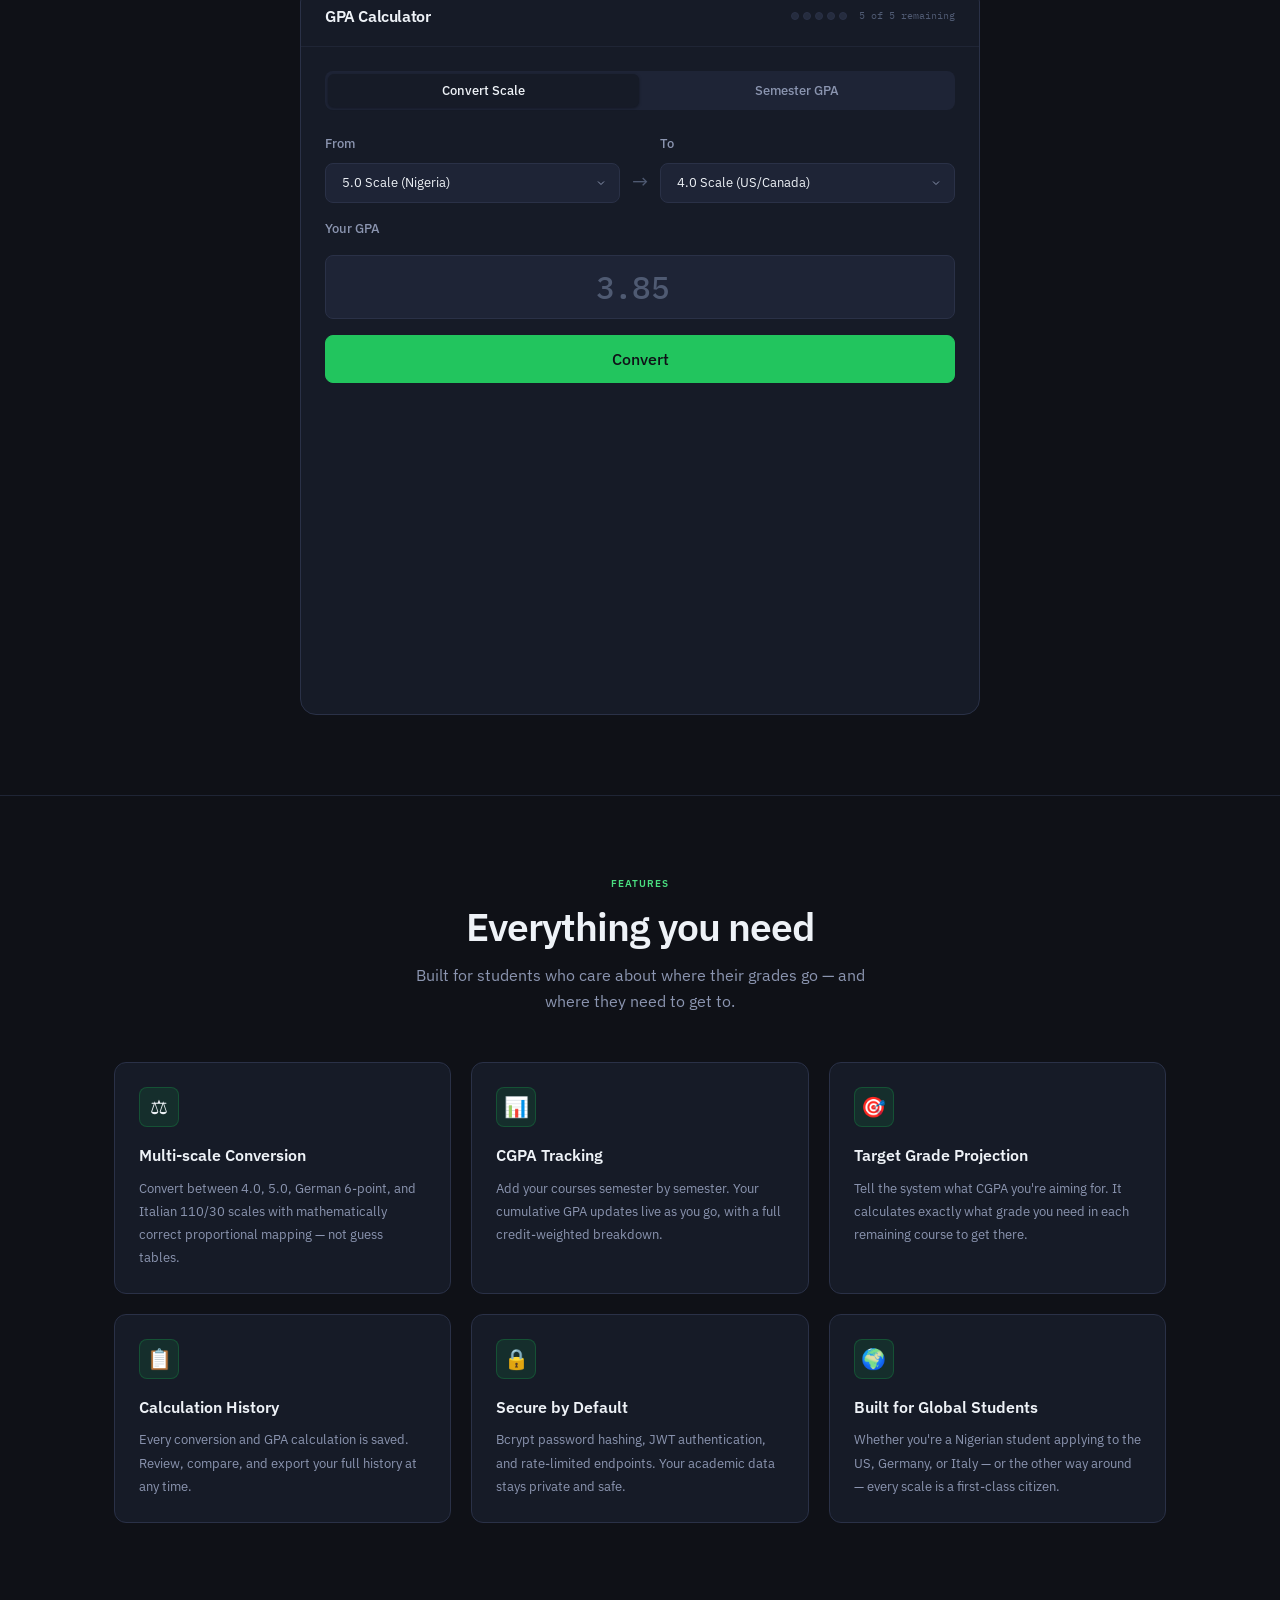
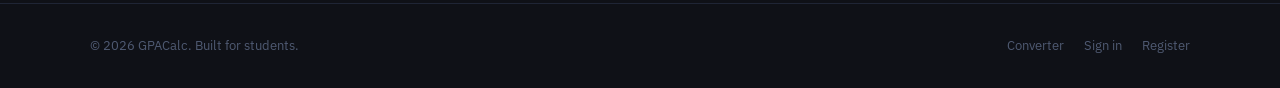
==== commit 651a1981: "fix: production API URLs" ====
--- a/frontend/index.html
+++ b/frontend/index.html
@@ -530,7 +530,7 @@
     <div class="nav-public-inner">
 
       <!-- Logo -->
-      <a href="index" class="sidebar-logo" style="border:none; padding:0; text-decoration:none;">
+      <a href="index.html" class="sidebar-logo" style="border:none; padding:0; text-decoration:none;">
         <div class="logo-mark">
           <div class="logo-icon">G</div>
           <span class="logo-text">GPA<span>Calc</span></span>
@@ -539,13 +539,13 @@
 
       <!-- Nav links -->
       <div class="nav-public-links">
-        <a href="index"     class="nav-public-link active">Home</a>
-        <a href="converter" class="nav-public-link">Converter</a>
+        <a href="index.html"     class="nav-public-link active">Home</a>
+        <a href="converter.html" class="nav-public-link">Converter</a>
       </div>
 
       <!-- Auth actions -->
       <div class="nav-public-actions">
-        <a href="auth" class="btn btn-ghost btn-sm">Sign in</a>
+        <a href="auth.html" class="btn btn-ghost btn-sm">Sign in</a>
         <a href="auth?mode=register" class="btn btn-primary btn-sm">Get started</a>
       </div>
 
@@ -781,7 +781,7 @@
             </p>
             <div class="signup-nudge-actions">
               <a href="auth?mode=register" class="btn btn-primary">Create free account</a>
-              <a href="auth" class="btn btn-secondary">Sign in</a>
+              <a href="auth.html" class="btn btn-secondary">Sign in</a>
             </div>
           </div>
 
@@ -869,8 +869,8 @@
     <div class="footer-inner">
       <span class="footer-copy">© <span id="footer-year"></span> GPACalc. Built for students.</span>
       <div class="footer-links">
-        <a href="converter">Converter</a>
-        <a href="auth">Sign in</a>
+        <a href="converter.html">Converter</a>
+        <a href="auth.html">Sign in</a>
         <a href="auth?mode=register">Register</a>
       </div>
     </div>
@@ -934,7 +934,7 @@
       // If already logged in, redirect dashboard
       if (Auth.isLoggedIn()) {
         document.querySelector('.hero-actions').innerHTML = `
-          <a href="dashboard" class="btn btn-primary btn-xl">Go to dashboard</a>
+          <a href="dashboard.html" class="btn btn-primary btn-xl">Go to dashboard</a>
         `;
       }
     }
